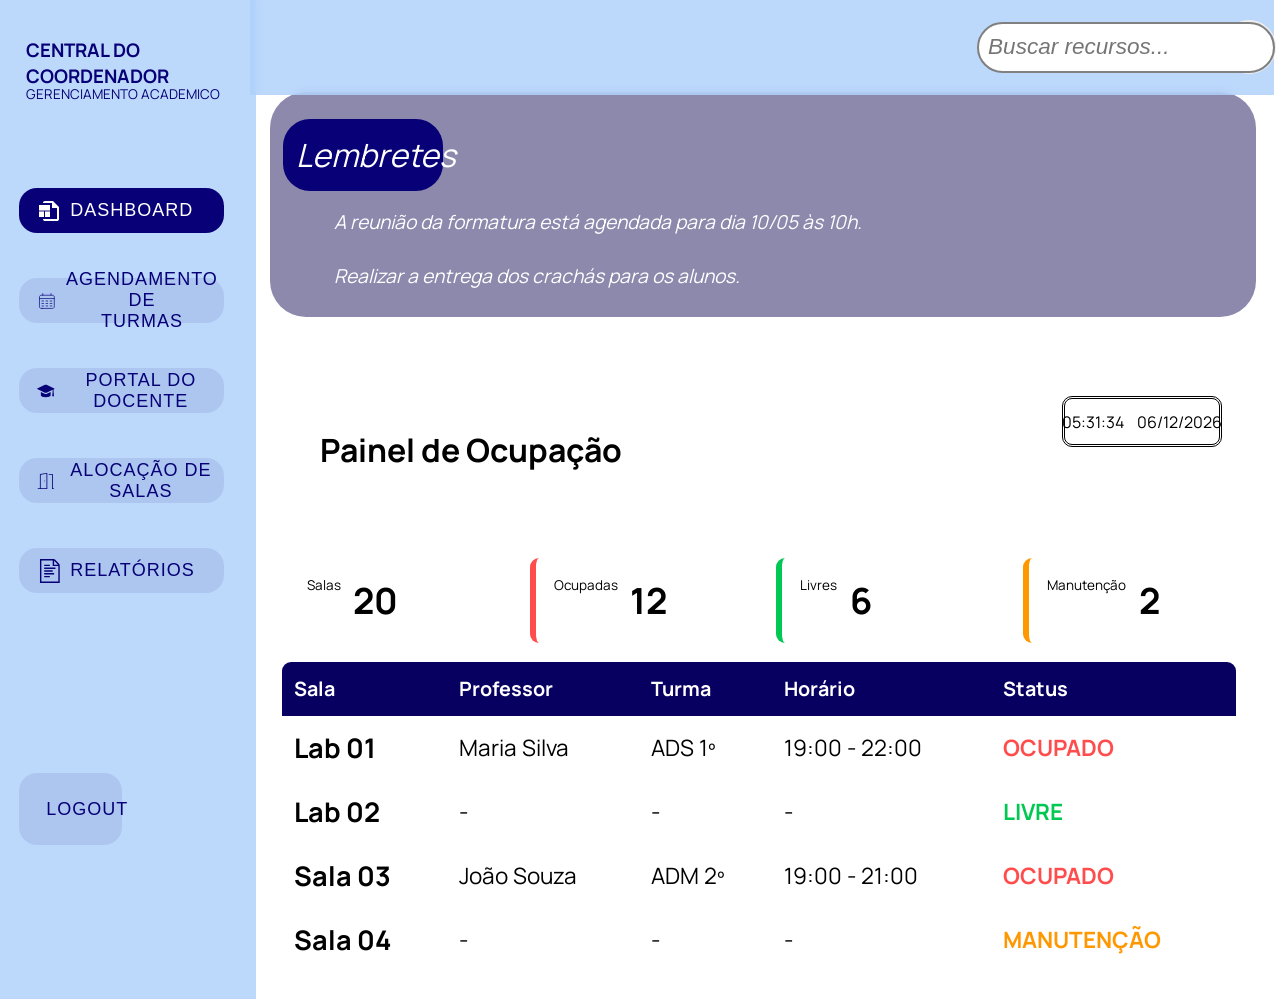
==== coordenador.html @ 2636bbe4 "Sem pastas" ====
<!DOCTYPE html>
<html lang="en">
<head>
    <meta charset="UTF-8">
    <meta name="viewport" content="width=device-width, initial-scale=1.0">
    <title>Central do Coordenador</title>
    <link rel="stylesheet" href="coordenador.css">

    <style>
        body{
            background-image: url('assets/coordenacao.png');
            background-repeat: no-repeat;
            background-attachment: fixed;
            background-size: cover;
            background-position: center;
            }
    </style>

</head>

<body>
<div class="corpo">
    <div class="coluna_menu">
        <div class="perfil">
            <h3>CENTRAL DO <br>COORDENADOR</h3>
            <p style="margin-top: -2.5vh; font-size: 1.5vh;">GERENCIAMENTO ACADEMICO</p>
        </div>

        <button type="button" class="painel">
            <svg fill="#ffffff" width="24px" height="24px" viewBox="0 0 24 24" xmlns="http://www.w3.org/2000/svg" stroke="#ffffff" stroke-width="0.00024000000000000003"><g id="SVGRepo_bgCarrier" stroke-width="0"></g><g id="SVGRepo_tracerCarrier" stroke-linecap="round" stroke-linejoin="round"></g><g id="SVGRepo_iconCarrier"> <path d="M15.991 2H7.97897C7.44774 2 6.93827 2.21071 6.56263 2.58579C6.187 2.96086 5.97596 3.46957 5.97596 4H14.9895V9H19.997V20H5.97596C5.97596 20.5304 6.187 21.0391 6.56263 21.4142C6.93827 21.7893 7.44774 22 7.97897 22H19.997C20.5282 22 21.0377 21.7893 21.4133 21.4142C21.789 21.0391 22 20.5304 22 20V8L15.991 2Z"></path> <path d="M13.0165 12.46H8.00901V18H13.0165V12.46Z"></path> <path d="M13.0165 6H2V11.54H13.0165V6Z"></path> <path d="M7.00751 12.46H2V18H7.00751V12.46Z"></path> </g></svg>
            <span>DASHBOARD</span>
        </button>

        <button type="button" class="agendamento">
            <svg width="24px" height="24px" viewBox="0 0 24 24" fill="none" xmlns="http://www.w3.org/2000/svg" stroke="#080076"><g id="SVGRepo_bgCarrier" stroke-width="0"></g><g id="SVGRepo_tracerCarrier" stroke-linecap="round" stroke-linejoin="round"></g><g id="SVGRepo_iconCarrier"> <path d="M3 9H21M7 3V5M17 3V5M6 12H8M11 12H13M16 12H18M6 15H8M11 15H13M16 15H18M6 18H8M11 18H13M16 18H18M6.2 21H17.8C18.9201 21 19.4802 21 19.908 20.782C20.2843 20.5903 20.5903 20.2843 20.782 19.908C21 19.4802 21 18.9201 21 17.8V8.2C21 7.07989 21 6.51984 20.782 6.09202C20.5903 5.71569 20.2843 5.40973 19.908 5.21799C19.4802 5 18.9201 5 17.8 5H6.2C5.0799 5 4.51984 5 4.09202 5.21799C3.71569 5.40973 3.40973 5.71569 3.21799 6.09202C3 6.51984 3 7.07989 3 8.2V17.8C3 18.9201 3 19.4802 3.21799 19.908C3.40973 20.2843 3.71569 20.5903 4.09202 20.782C4.51984 21 5.07989 21 6.2 21Z" stroke="#080076" stroke-width="0.8399999999999999" stroke-linecap="round"></path> </g></svg>
            <span>AGENDAMENTO DE <br>TURMAS</span>
        </button>

        <button type="button" class="portal">
            <svg height="24px" width="24px" version="1.1" id="_x32_" xmlns="http://www.w3.org/2000/svg" xmlns:xlink="http://www.w3.org/1999/xlink" viewBox="0 0 512.00 512.00" xml:space="preserve" fill="#080076" stroke="#080076" stroke-width="0.00512"><g id="SVGRepo_bgCarrier" stroke-width="0"></g><g id="SVGRepo_tracerCarrier" stroke-linecap="round" stroke-linejoin="round"></g><g id="SVGRepo_iconCarrier"> <style type="text/css"> .st0{fill:#080076;} </style> <g> <path class="st0" d="M505.837,180.418L279.265,76.124c-7.349-3.385-15.177-5.093-23.265-5.093c-8.088,0-15.914,1.708-23.265,5.093 L6.163,180.418C2.418,182.149,0,185.922,0,190.045s2.418,7.896,6.163,9.627l226.572,104.294c7.349,3.385,15.177,5.101,23.265,5.101 c8.088,0,15.916-1.716,23.267-5.101l178.812-82.306v82.881c-7.096,0.8-12.63,6.84-12.63,14.138c0,6.359,4.208,11.864,10.206,13.618 l-12.092,79.791h55.676l-12.09-79.791c5.996-1.754,10.204-7.259,10.204-13.618c0-7.298-5.534-13.338-12.63-14.138v-95.148 l21.116-9.721c3.744-1.731,6.163-5.504,6.163-9.627S509.582,182.149,505.837,180.418z"></path> <path class="st0" d="M256,346.831c-11.246,0-22.143-2.391-32.386-7.104L112.793,288.71v101.638 c0,22.314,67.426,50.621,143.207,50.621c75.782,0,143.209-28.308,143.209-50.621V288.71l-110.827,51.017 C278.145,344.44,267.25,346.831,256,346.831z"></path> </g> </g></svg>
            <span>PORTAL DO DOCENTE</span>
        </button>

        <button type="button" class="salas">
            <svg fill="#080076" width="24px" height="24px" viewBox="0 0 32 32" version="1.1" xmlns="http://www.w3.org/2000/svg"><g id="SVGRepo_bgCarrier" stroke-width="0"></g><g id="SVGRepo_tracerCarrier" stroke-linecap="round" stroke-linejoin="round"></g><g id="SVGRepo_iconCarrier"> <title>door-open</title> <path d="M30 29.25h-1.25v-25.25c-0-0.414-0.336-0.75-0.75-0.75h-6c-0.414 0-0.75 0.336-0.75 0.75s0.336 0.75 0.75 0.75v0h5.25v25.25c0 0.414 0.336 0.75 0.75 0.75h2c0.414 0 0.75-0.336 0.75-0.75s-0.336-0.75-0.75-0.75v0zM17.853 1.26l-11.977 2c-0.357 0.062-0.626 0.37-0.626 0.74 0 0 0 0 0 0v0 25.25h-3.25c-0.414 0-0.75 0.336-0.75 0.75s0.336 0.75 0.75 0.75v0h15.977c0.414-0 0.75-0.336 0.75-0.75v0-28c-0.001-0.414-0.337-0.75-0.751-0.75-0.043 0-0.086 0.004-0.127 0.011l0.004-0.001zM6.75 29.25v-24.615l10.477-1.749v26.364zM13.979 15.3c-0.082-0.030-0.177-0.048-0.276-0.048-0.21 0-0.401 0.079-0.545 0.209l0.001-0.001c-0.136 0.139-0.22 0.33-0.22 0.54s0.084 0.401 0.22 0.54l-0-0c0.145 0.122 0.334 0.197 0.539 0.199h0.001c0.1-0.002 0.197-0.016 0.288-0.042l-0.008 0.002c0.094-0.039 0.173-0.092 0.24-0.159v0c0.136-0.139 0.22-0.33 0.22-0.54s-0.084-0.401-0.22-0.54l0 0c-0.067-0.068-0.147-0.122-0.236-0.158l-0.005-0.002z"></path> </g></svg>
            <span>ALOCAÇÃO DE SALAS</span>
        </button>

        <button type="button" class="relatorios">
            <svg fill="#080076" width="24px" height="24px" viewBox="0 0 1920 1920" xmlns="http://www.w3.org/2000/svg"><g id="SVGRepo_bgCarrier" stroke-width="0"></g><g id="SVGRepo_tracerCarrier" stroke-linecap="round" stroke-linejoin="round"></g><g id="SVGRepo_iconCarrier"> <path d="M1706.235 1807.059H350.941V112.94h903.53v451.765h451.764v1242.353Zm-338.823-1670.74 315.443 315.447h-315.443V136.32Zm402.182 242.487L1440.372 49.58C1408.296 17.62 1365.717 0 1320.542 0H238v1920h1581.175V498.635c0-45.176-17.618-87.755-49.58-119.83ZM576.823 1242.353h790.589v-112.94H576.823v112.94Zm0-451.765h903.53V677.647h-903.53v112.941Zm0 677.647h451.765v-112.941H576.823v112.941Zm0-451.764h677.648V903.53H576.823v112.941Zm0-451.765h451.765V451.765H576.823v112.941Z" fill-rule="evenodd"></path> </g></svg>
            <span>RELATÓRIOS</span>
        </button>

        <button type="button" class="logout" id="logout">
            <svg fill="#080076" width="24px" height="24px" viewBox="0 0 32 32" version="1.1" xmlns="http://www.w3.org/2000/svg"><g id="SVGRepo_bgCarrier" stroke-width="0"></g><g id="SVGRepo_tracerCarrier" stroke-linecap="round" stroke-linejoin="round"></g><g id="SVGRepo_iconCarrier"> <path d="M3.651 16.989h17.326c0.553 0 1-0.448 1-1s-0.447-1-1-1h-17.264l3.617-3.617c0.391-0.39 0.391-1.024 0-1.414s-1.024-0.39-1.414 0l-5.907 6.062 5.907 6.063c0.196 0.195 0.451 0.293 0.707 0.293s0.511-0.098 0.707-0.293c0.391-0.39 0.391-1.023 0-1.414zM29.989 0h-17c-1.105 0-2 0.895-2 2v9h2.013v-7.78c0-0.668 0.542-1.21 1.21-1.21h14.523c0.669 0 1.21 0.542 1.21 1.21l0.032 25.572c0 0.668-0.541 1.21-1.21 1.21h-14.553c-0.668 0-1.21-0.542-1.21-1.21v-7.824l-2.013 0.003v9.030c0 1.105 0.895 2 2 2h16.999c1.105 0 2.001-0.895 2.001-2v-28c-0-1.105-0.896-2-2-2z"></path> </g></svg>
            <span>LOGOUT</span>
        </button>
    </div>

    

    <div class="alerta">
        <div class="alerta-titulo">
            Lembretes
        </div>
        <div class="alerta-texto">
            <p>A reunião da formatura está agendada para dia 10/05 às 10h.<br>
            Realizar a entrega dos crachás para os alunos.</p>
        </div>
    </div>
    <div class="indicadores">

    <div class="topo">
        <h1>Painel de Ocupação</h1>
        <div class="relogio-container">
            <div id="relogio">00:00:00</div>
            <div id="data">Data</div>
    </div>
    </div>

        <div class="resumo">
    <div class="card">
        <span>Salas</span>
        <strong>20</strong>
    </div>

    <div class="card ocupado">
        <span>Ocupadas</span>
        <strong>12</strong>
    </div>

    <div class="card livre">
        <span>Livres</span>
        <strong>6</strong>
    </div>

    <div class="card manutencao">
        <span>Manutenção</span>
        <strong>2</strong>
    </div>
</div>

<div class="tabela-corpo">
<table class="tabela">
    <thead>
        <tr>
            <th>Sala</th>
            <th>Professor</th>
            <th>Turma</th>
            <th>Horário</th>
            <th>Status</th>
        </tr>
    </thead>

    <tbody>
        <tr>
            <td>Lab 01</td>
            <td>Maria Silva</td>
            <td>ADS 1º</td>
            <td>19:00 - 22:00</td>
            <td class="ocupado">OCUPADO</td>
        </tr>

        <tr>
            <td>Lab 02</td>
            <td>-</td>
            <td>-</td>
            <td>-</td>
            <td class="livre">LIVRE</td>
        </tr>

        <tr>
            <td>Sala 03</td>
            <td>João Souza</td>
            <td>ADM 2º</td>
            <td>19:00 - 21:00</td>
            <td class="ocupado">OCUPADO</td>
        </tr>

        <tr>
            <td>Sala 04</td>
            <td>-</td>
            <td>-</td>
            <td>-</td>
            <td class="manutencao">MANUTENÇÃO</td>
        </tr>
    </tbody>
</table>
    </div>

<div class="pesquisa">
        <button type="button" class="avatar">
        </button>

        <button type="button" class="settings">
            <svg width="24px" height="24px" viewBox="0 0 24 24" fill="none" xmlns="http://www.w3.org/2000/svg"><g id="SVGRepo_bgCarrier" stroke-width="0"></g><g id="SVGRepo_tracerCarrier" stroke-linecap="round" stroke-linejoin="round"></g><g id="SVGRepo_iconCarrier"> <path fill-rule="evenodd" clip-rule="evenodd" d="M11.5 1C10.9477 1 10.5 1.44772 10.5 2V3H9.99998C7.23864 3 4.99999 5.23825 4.99999 7.99975V11C4.99999 11.7377 4.76718 12.5722 4.39739 13.4148C4.03165 14.2482 3.55876 15.0294 3.14142 15.6439C2.38188 16.7624 2.85216 18.5301 4.40564 18.8103C5.42144 18.9935 6.85701 19.2115 8.54656 19.3527C8.54454 19.4015 8.54352 19.4506 8.54352 19.5C8.54352 21.433 10.1105 23 12.0435 23C13.9765 23 15.5435 21.433 15.5435 19.5C15.5435 19.4482 15.5424 19.3966 15.5402 19.3453C17.1921 19.204 18.596 18.9903 19.5943 18.8103C21.1478 18.5301 21.6181 16.7624 20.8586 15.6439C20.4412 15.0294 19.9683 14.2482 19.6026 13.4148C19.2328 12.5722 19 11.7377 19 11V7.99975C19 5.23825 16.7613 3 14 3H13.5V2C13.5 1.44772 13.0523 1 12.5 1H11.5ZM12 19.5C12.5113 19.5 13.0122 19.4898 13.4997 19.4715C13.5076 20.2758 12.8541 20.9565 12.0435 20.9565C11.2347 20.9565 10.5803 20.2778 10.5872 19.4747C11.0473 19.491 11.5191 19.5 12 19.5ZM9.99998 5C8.34305 5 6.99999 6.34298 6.99999 7.99975V11C6.99999 12.1234 6.65547 13.2463 6.22878 14.2186C5.79804 15.2 5.25528 16.0911 4.79599 16.7675C4.78578 16.7825 4.78102 16.7969 4.77941 16.8113C4.77797 16.8242 4.77919 16.8362 4.78167 16.8458C6.3644 17.1303 9.00044 17.5 12 17.5C14.9995 17.5 17.6356 17.1303 19.2183 16.8458C19.2208 16.8362 19.222 16.8242 19.2206 16.8113C19.2189 16.7969 19.2142 16.7825 19.204 16.7675C18.7447 16.0911 18.2019 15.2 17.7712 14.2186C17.3445 13.2463 17 12.1234 17 11V7.99975C17 6.34298 15.6569 5 14 5H9.99998Z" fill="#080060"></path> </g></svg>
        </button>

        <button type="button" class="notifications">
            <svg width="24px" height="24px" viewBox="0 0 24.00 24.00" fill="none" xmlns="http://www.w3.org/2000/svg" stroke="#080060" stroke-width="0.00024000000000000003"><g id="SVGRepo_bgCarrier" stroke-width="0"></g><g id="SVGRepo_tracerCarrier" stroke-linecap="round" stroke-linejoin="round"></g><g id="SVGRepo_iconCarrier"> <path fill-rule="evenodd" clip-rule="evenodd" d="M12 8.00002C9.79085 8.00002 7.99999 9.79088 7.99999 12C7.99999 14.2092 9.79085 16 12 16C14.2091 16 16 14.2092 16 12C16 9.79088 14.2091 8.00002 12 8.00002ZM9.99999 12C9.99999 10.8955 10.8954 10 12 10C13.1046 10 14 10.8955 14 12C14 13.1046 13.1046 14 12 14C10.8954 14 9.99999 13.1046 9.99999 12Z" fill="#080060"></path> <path fill-rule="evenodd" clip-rule="evenodd" d="M12 8.00002C9.79085 8.00002 7.99999 9.79088 7.99999 12C7.99999 14.2092 9.79085 16 12 16C14.2091 16 16 14.2092 16 12C16 9.79088 14.2091 8.00002 12 8.00002ZM9.99999 12C9.99999 10.8955 10.8954 10 12 10C13.1046 10 14 10.8955 14 12C14 13.1046 13.1046 14 12 14C10.8954 14 9.99999 13.1046 9.99999 12Z" fill="#080060"></path> <path fill-rule="evenodd" clip-rule="evenodd" d="M10.7673 1.01709C10.9925 0.999829 11.2454 0.99993 11.4516 1.00001L12.5484 1.00001C12.7546 0.99993 13.0075 0.999829 13.2327 1.01709C13.4989 1.03749 13.8678 1.08936 14.2634 1.26937C14.7635 1.49689 15.1915 1.85736 15.5007 2.31147C15.7454 2.67075 15.8592 3.0255 15.9246 3.2843C15.9799 3.50334 16.0228 3.75249 16.0577 3.9557L16.1993 4.77635L16.2021 4.77788C16.2369 4.79712 16.2715 4.81659 16.306 4.8363L16.3086 4.83774L17.2455 4.49865C17.4356 4.42978 17.6693 4.34509 17.8835 4.28543C18.1371 4.2148 18.4954 4.13889 18.9216 4.17026C19.4614 4.20998 19.9803 4.39497 20.4235 4.70563C20.7734 4.95095 21.0029 5.23636 21.1546 5.4515C21.2829 5.63326 21.4103 5.84671 21.514 6.02029L22.0158 6.86003C22.1256 7.04345 22.2594 7.26713 22.3627 7.47527C22.4843 7.7203 22.6328 8.07474 22.6777 8.52067C22.7341 9.08222 22.6311 9.64831 22.3803 10.1539C22.1811 10.5554 21.9171 10.8347 21.7169 11.0212C21.5469 11.1795 21.3428 11.3417 21.1755 11.4746L20.5 12L21.1755 12.5254C21.3428 12.6584 21.5469 12.8205 21.7169 12.9789C21.9171 13.1653 22.1811 13.4446 22.3802 13.8461C22.631 14.3517 22.7341 14.9178 22.6776 15.4794C22.6328 15.9253 22.4842 16.2797 22.3626 16.5248C22.2593 16.7329 22.1255 16.9566 22.0158 17.14L21.5138 17.9799C21.4102 18.1535 21.2828 18.3668 21.1546 18.5485C21.0028 18.7637 20.7734 19.0491 20.4234 19.2944C19.9803 19.6051 19.4613 19.7901 18.9216 19.8298C18.4954 19.8612 18.1371 19.7852 17.8835 19.7146C17.6692 19.6549 17.4355 19.5703 17.2454 19.5014L16.3085 19.1623L16.306 19.1638C16.2715 19.1835 16.2369 19.2029 16.2021 19.2222L16.1993 19.2237L16.0577 20.0443C16.0228 20.2475 15.9799 20.4967 15.9246 20.7157C15.8592 20.9745 15.7454 21.3293 15.5007 21.6886C15.1915 22.1427 14.7635 22.5032 14.2634 22.7307C13.8678 22.9107 13.4989 22.9626 13.2327 22.983C13.0074 23.0002 12.7546 23.0001 12.5484 23H11.4516C11.2454 23.0001 10.9925 23.0002 10.7673 22.983C10.5011 22.9626 10.1322 22.9107 9.73655 22.7307C9.23648 22.5032 8.80849 22.1427 8.49926 21.6886C8.25461 21.3293 8.14077 20.9745 8.07542 20.7157C8.02011 20.4967 7.97723 20.2475 7.94225 20.0443L7.80068 19.2237L7.79791 19.2222C7.7631 19.2029 7.72845 19.1835 7.69396 19.1637L7.69142 19.1623L6.75458 19.5014C6.5645 19.5702 6.33078 19.6549 6.11651 19.7146C5.86288 19.7852 5.50463 19.8611 5.07841 19.8298C4.53866 19.7901 4.01971 19.6051 3.57654 19.2944C3.2266 19.0491 2.99714 18.7637 2.84539 18.5485C2.71718 18.3668 2.58974 18.1534 2.4861 17.9798L1.98418 17.14C1.87447 16.9566 1.74067 16.7329 1.63737 16.5248C1.51575 16.2797 1.36719 15.9253 1.32235 15.4794C1.26588 14.9178 1.36897 14.3517 1.61976 13.8461C1.81892 13.4446 2.08289 13.1653 2.28308 12.9789C2.45312 12.8205 2.65717 12.6584 2.82449 12.5254L3.47844 12.0054V11.9947L2.82445 11.4746C2.65712 11.3417 2.45308 11.1795 2.28304 11.0212C2.08285 10.8347 1.81888 10.5554 1.61972 10.1539C1.36893 9.64832 1.26584 9.08224 1.3223 8.52069C1.36714 8.07476 1.51571 7.72032 1.63732 7.47528C1.74062 7.26715 1.87443 7.04347 1.98414 6.86005L2.48605 6.02026C2.58969 5.84669 2.71714 5.63326 2.84534 5.45151C2.9971 5.23637 3.22655 4.95096 3.5765 4.70565C4.01966 4.39498 4.53862 4.20999 5.07837 4.17027C5.50458 4.1389 5.86284 4.21481 6.11646 4.28544C6.33072 4.34511 6.56444 4.4298 6.75451 4.49867L7.69141 4.83775L7.69394 4.8363C7.72844 4.8166 7.7631 4.79712 7.79791 4.77788L7.80068 4.77635L7.94225 3.95571C7.97723 3.7525 8.02011 3.50334 8.07542 3.2843C8.14077 3.0255 8.25461 2.67075 8.49926 2.31147C8.80849 1.85736 9.23648 1.49689 9.73655 1.26937C10.1322 1.08936 10.5011 1.03749 10.7673 1.01709ZM14.0938 4.3363C14.011 3.85634 13.9696 3.61637 13.8476 3.43717C13.7445 3.2858 13.6019 3.16564 13.4352 3.0898C13.2378 3.00002 12.9943 3.00002 12.5073 3.00002H11.4927C11.0057 3.00002 10.7621 3.00002 10.5648 3.0898C10.3981 3.16564 10.2555 3.2858 10.1524 3.43717C10.0304 3.61637 9.98895 3.85634 9.90615 4.3363L9.75012 5.24064C9.69445 5.56333 9.66662 5.72467 9.60765 5.84869C9.54975 5.97047 9.50241 6.03703 9.40636 6.13166C9.30853 6.22804 9.12753 6.3281 8.76554 6.52822C8.73884 6.54298 8.71227 6.55791 8.68582 6.57302C8.33956 6.77078 8.16643 6.86966 8.03785 6.90314C7.91158 6.93602 7.83293 6.94279 7.70289 6.93196C7.57049 6.92094 7.42216 6.86726 7.12551 6.7599L6.11194 6.39308C5.66271 6.2305 5.43809 6.14921 5.22515 6.16488C5.04524 6.17811 4.87225 6.23978 4.72453 6.34333C4.5497 6.46589 4.42715 6.67094 4.18206 7.08103L3.72269 7.84965C3.46394 8.2826 3.33456 8.49907 3.31227 8.72078C3.29345 8.90796 3.32781 9.09665 3.41141 9.26519C3.51042 9.4648 3.7078 9.62177 4.10256 9.9357L4.82745 10.5122C5.07927 10.7124 5.20518 10.8126 5.28411 10.9199C5.36944 11.036 5.40583 11.1114 5.44354 11.2504C5.47844 11.379 5.47844 11.586 5.47844 12C5.47844 12.414 5.47844 12.621 5.44354 12.7497C5.40582 12.8887 5.36944 12.9641 5.28413 13.0801C5.20518 13.1875 5.07927 13.2876 4.82743 13.4879L4.10261 14.0643C3.70785 14.3783 3.51047 14.5352 3.41145 14.7349C3.32785 14.9034 3.29349 15.0921 3.31231 15.2793C3.33461 15.501 3.46398 15.7174 3.72273 16.1504L4.1821 16.919C4.4272 17.3291 4.54974 17.5342 4.72457 17.6567C4.8723 17.7603 5.04528 17.8219 5.2252 17.8352C5.43813 17.8508 5.66275 17.7695 6.11199 17.607L7.12553 17.2402C7.42216 17.1328 7.5705 17.0791 7.7029 17.0681C7.83294 17.0573 7.91159 17.064 8.03786 17.0969C8.16644 17.1304 8.33956 17.2293 8.68582 17.427C8.71228 17.4421 8.73885 17.4571 8.76554 17.4718C9.12753 17.6719 9.30853 17.772 9.40635 17.8684C9.50241 17.963 9.54975 18.0296 9.60765 18.1514C9.66662 18.2754 9.69445 18.4367 9.75012 18.7594L9.90615 19.6637C9.98895 20.1437 10.0304 20.3837 10.1524 20.5629C10.2555 20.7142 10.3981 20.8344 10.5648 20.9102C10.7621 21 11.0057 21 11.4927 21H12.5073C12.9943 21 13.2378 21 13.4352 20.9102C13.6019 20.8344 13.7445 20.7142 13.8476 20.5629C13.9696 20.3837 14.011 20.1437 14.0938 19.6637L14.2499 18.7594C14.3055 18.4367 14.3334 18.2754 14.3923 18.1514C14.4502 18.0296 14.4976 17.963 14.5936 17.8684C14.6915 17.772 14.8725 17.6719 15.2344 17.4718C15.2611 17.4571 15.2877 17.4421 15.3141 17.427C15.6604 17.2293 15.8335 17.1304 15.9621 17.0969C16.0884 17.064 16.167 17.0573 16.2971 17.0681C16.4295 17.0791 16.5778 17.1328 16.8744 17.2402L17.888 17.607C18.3372 17.7696 18.5619 17.8509 18.7748 17.8352C18.9547 17.8219 19.1277 17.7603 19.2754 17.6567C19.4502 17.5342 19.5728 17.3291 19.8179 16.919L20.2773 16.1504C20.536 15.7175 20.6654 15.501 20.6877 15.2793C20.7065 15.0921 20.6721 14.9034 20.5885 14.7349C20.4895 14.5353 20.2921 14.3783 19.8974 14.0643L19.1726 13.4879C18.9207 13.2876 18.7948 13.1875 18.7159 13.0801C18.6306 12.9641 18.5942 12.8887 18.5564 12.7497C18.5215 12.6211 18.5215 12.414 18.5215 12C18.5215 11.586 18.5215 11.379 18.5564 11.2504C18.5942 11.1114 18.6306 11.036 18.7159 10.9199C18.7948 10.8126 18.9207 10.7124 19.1725 10.5122L19.8974 9.9357C20.2922 9.62176 20.4896 9.46479 20.5886 9.26517C20.6722 9.09664 20.7065 8.90795 20.6877 8.72076C20.6654 8.49906 20.5361 8.28259 20.2773 7.84964L19.8179 7.08102C19.5728 6.67093 19.4503 6.46588 19.2755 6.34332C19.1277 6.23977 18.9548 6.1781 18.7748 6.16486C18.5619 6.14919 18.3373 6.23048 17.888 6.39307L16.8745 6.75989C16.5778 6.86725 16.4295 6.92093 16.2971 6.93195C16.167 6.94278 16.0884 6.93601 15.9621 6.90313C15.8335 6.86965 15.6604 6.77077 15.3142 6.57302C15.2877 6.55791 15.2611 6.54298 15.2345 6.52822C14.8725 6.3281 14.6915 6.22804 14.5936 6.13166C14.4976 6.03703 14.4502 5.97047 14.3923 5.84869C14.3334 5.72467 14.3055 5.56332 14.2499 5.24064L14.0938 4.3363Z" fill="#080060"></path> </g></svg>
        </button>
        
        <input class="pesquisar" placeholder="Buscar recursos..." type="text"/>
                          
    </div>
                
</div>
    <script src="coordenador.js"></script>
</body>
</html>
---- coordenador.css ----
@import url('https://fonts.googleapis.com/css2?family=Manrope:wght@200..800&display=swap');

body{
    font-family: "Manrope", sans-serif;
}


.coluna_menu{
    height: 130vh;
    width: 20vw;
    background-color: rgba(171, 206, 250, 0.788);
    position: absolute;
    top: 0vh;
    left: 0vw;
    position: fixed;
    backdrop-filter: blur(5px);
}

.pesquisa{
    height: 12.5vh;
    width: 80vw;
    background-color: rgba(171, 206, 250, 0.788);
    margin: -2vh;
    display: flex;
    align-items: center;
    position: absolute;
    top: 0vh;
    left: 20.9vw;
    position: fixed;
    backdrop-filter: blur(5px);
}

.perfil{
    position: relative;
    top:2vh;
    left: 2vw;
    color: #080076;
}

.painel{
    border: none;
    outline: none;
    cursor: pointer;
    color: white;
    padding-left: 2vh;
    font-weight: 500;
    background-color: #080076;
    height: 5vh;
    width: 16vw;
    display: flex;
    align-items: center;
    position: relative;
    left: 1.5vw;
    top:10vh;
    border-radius: 2vh;
    font-size: 2vh;
    letter-spacing: 1px;
    gap:1vh
    
}

.agendamento{
    border: none;
    outline: none;
    cursor: pointer;
    color:#080076;
    padding-left: 2vh;
    font-weight: 500;
    background-color: #08007615;
    height: 5vh;
    width: 16vw;
    display: flex;
    align-items: center;
    position: relative;
    left: 1.5vw;
    top:15vh;
    border-radius: 2vh;
    font-size: 2vh;
    letter-spacing: 1px;
    gap:1vh
}

.portal{
    border: none;
    outline: none;
    cursor: pointer;
    color:#080076;
    padding-left: 2vh;
    font-weight: 500;
    background-color: #08007615;
    height: 5vh;
    width: 16vw;
    display: flex;
    align-items: center;
    position: relative;
    left: 1.5vw;
    top:20vh;
    border-radius: 2vh;
    font-size: 2vh;
    letter-spacing: 1px;
    gap:1vh
}

.salas{
    border: none;
    outline: none;
    cursor: pointer;
    color:#080076;
    padding-left: 2vh;
    font-weight: 500;
    background-color: #08007615;
    height: 5vh;
    width: 16vw;
    display: flex;
    align-items: center;
    position: relative;
    left: 1.5vw;
    top:25vh;
    border-radius: 2vh;
    font-size: 2vh;
    letter-spacing: 1px;
    gap:1vh
}

.relatorios{
    border: none;
    outline: none;
    cursor: pointer;
    color:#080076;
    padding-left: 2vh;
    font-weight: 500;
    background-color: #08007615;
    height: 5vh;
    width: 16vw;
    display: flex;
    align-items: center;
    position: relative;
    left: 1.5vw;
    top:30vh;
    border-radius: 2vh;
    font-size: 2vh;
    letter-spacing: 1px;
    gap:1vh
}

.logout{
    border: none;
    outline: none;
    cursor: pointer;
    color:#080076;
    padding-left: 2vh;
    font-weight: 500;
    background-color: #08007615;
    height: 8vh;
    width: 8vw;
    display: flex;
    align-items: center;
    position: relative;
    left: 1.5vw;
    top:50vh;
    border-radius: 2vh;
    font-size: 2vh;
    letter-spacing: 1px;
    gap:1vh
}

.avatar{
    border: none;
    outline: none;
    cursor: pointer;
    background-image: url(assets/avatar.png);
    background-position: center;
    background-size: cover;
    position: relative;
    display: flex;
    top: 1vh;
    left: 76vw;
    height: 6vh;
    width: 6vh;
    border-radius: 3vw;
}

.pesquisar{
    height: 5vh;
    max-width:36vh;
    padding-left: 1vh;
    border-color: gray;
    border-style: solid;
    background-color: rgb(255, 255, 255);
    border-radius: 3vh;
    display: flex;
    align-items: center;
    font-size: 2.5vh;
    font-style: italic;
    order:2;
    position: relative;
    top:1vh;
    left: 47vw;
}

 .settings{
    background-color: transparent;
    border: none;
    outline: none;
    cursor: pointer;
    display: flex;
    align-items: center;
    font-size: 2.5vh;
    font-style: italic;
    order:2;
    position: relative;
    top:1vh;
    left:66.5vw;
}

.notifications{
    background-color: transparent;
    border: none;
    outline: none;
    cursor: pointer;
    display: flex;
    align-items: center;
    font-size: 2.5vh;
    font-style: italic;
    order:2;
    position: relative;
    top:1vh;
    left:67vw; 
}

.alerta{
    background-color: #28236688;
    border-radius: 4vh;
    position: relative;
    top: 9.3vh;
    left: 20.5vw;
    height: 25vh;
    width: 77vw;
}

.alerta-titulo{
    color: white;
    background-color: #080076;
    border-radius: 3vh;
    position: relative;
    font-size: xx-large;
    font-style: italic;
    padding-left: 1vw;
    top: 3vh;
    left: 1vw;
    height: 8vh;
    width: 11.5vw;
    display: flex;
    justify-content: start;
    align-items: center;
}

.alerta-texto{
    color: white;
    background-color: transparent;
    border-radius: 3vh;
    position: relative;
    font-size: larger;
    font-style: italic;
    line-height: 6vh;
    top: 7vh;
    left: 5vw;
    height: 5vh;
    width: fit-content;
    display: flex;
    justify-content: start;
    align-items: center;
}


.indicadores{
    display: flex;
    justify-content: start;
    align-items: center;
    height: auto;
    width: 76.8vw;
    position: absolute;
    top:38vh;
    left: 21vw;
}

.topo {
    display: flex;
    justify-content: start;
    align-items: center;
    position: absolute;
    height: 20vh;
    width: 71.7vw;
    top: 2vh;
    left: 1vw;
    padding-left:3vw ;
    background: white;
    border-radius: 1vh;
}

/* RESUMO */
.resumo{
    position: absolute;
    display: flex;
    justify-content: space-around;
    top:24vh;
    width:74.7vw;
    left: 2.2vh;
    gap:2vw;
    display: flex;
    
}

.card{
    flex: 1;
    display: flex;
    background: white;
    padding: 2vh;
    gap: 1vw;
    border-radius: 1vh;
}

.card span{
    font-size: 1.5vh;
}

.card strong{
    font-size: 4vh;
}

/* STATUS BARRA */
.card.ocupado{ border-left: 0.5vw solid #ff4d4d; }
.card.livre{ border-left: 0.5vw solid #00c853; }
.card.manutencao{ border-left: 0.5vw solid #ff9800; }

.tabela-corpo{
    position: absolute;
    top:32.5vh;
    left: 1vw;
    width: auto;
    height: auto;
}

/* TABELA */
.tabela{
    padding: 2vh;
    width: 74.6vw;
    margin: 3vh auto;
    border-collapse: collapse;
    background: rgb(255, 255, 255);
    border-radius: 1vh;
    overflow: hidden;
}

.tabela thead{
    background: #080060;
}

.tabela th{
    padding: 1.5vh 1vw;
    color: white;
    font-size: 2.2vh; /* maior para TV */
    text-align: left;
}

.tabela td{
    padding: 1.5vh 1vw;
    font-size: 2.5vh; /* leitura à distância */
}

/* destaque sala */
.tabela td:first-child{
    font-size: 3vh;
    font-weight: bold;
}

/* STATUS */
td.ocupado{
    color: #ff4d4d;
    font-weight: bold;
}

td.livre{
    color: #00c853;
    font-weight: bold;
}

td.manutencao{
    color: #ff9800;
    font-weight: bold;
}

.relogio-container{
    background-color: #ffffff;
    padding-left: 1vw;
    padding-right: 1vw;
    display: flex;
    justify-content: center;
    align-items: center;
    gap: 1vw;
    height: 5vh;
    width: 10vw;
    border-radius: 10px;
    border-style: double;
    position: absolute;
    top:4vh;
    left: 61vw;
}
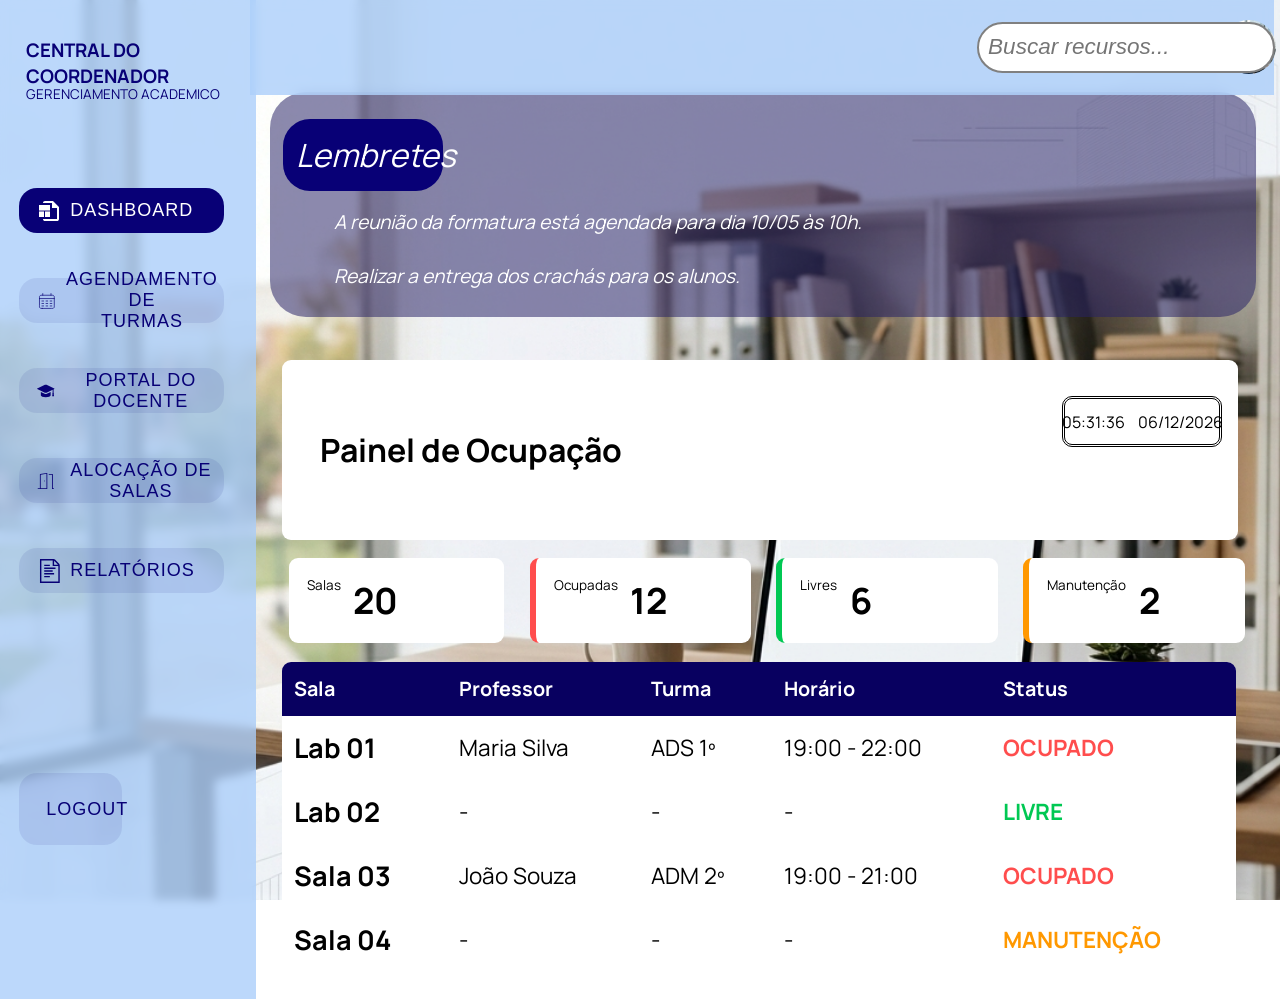
==== commit f9dec082: "Att_coord" ====
--- a/coordenador.html
+++ b/coordenador.html
@@ -8,7 +8,7 @@
 
     <style>
         body{
-            background-image: url('assets/coordenacao.png');
+            background-image: url(coordenacao.png);
             background-repeat: no-repeat;
             background-attachment: fixed;
             background-size: cover;
--- a/coordenador.css
+++ b/coordenador.css
@@ -168,7 +168,7 @@
     border: none;
     outline: none;
     cursor: pointer;
-    background-image: url(assets/avatar.png);
+    background-image: url(avatar.png);
     background-position: center;
     background-size: cover;
     position: relative;
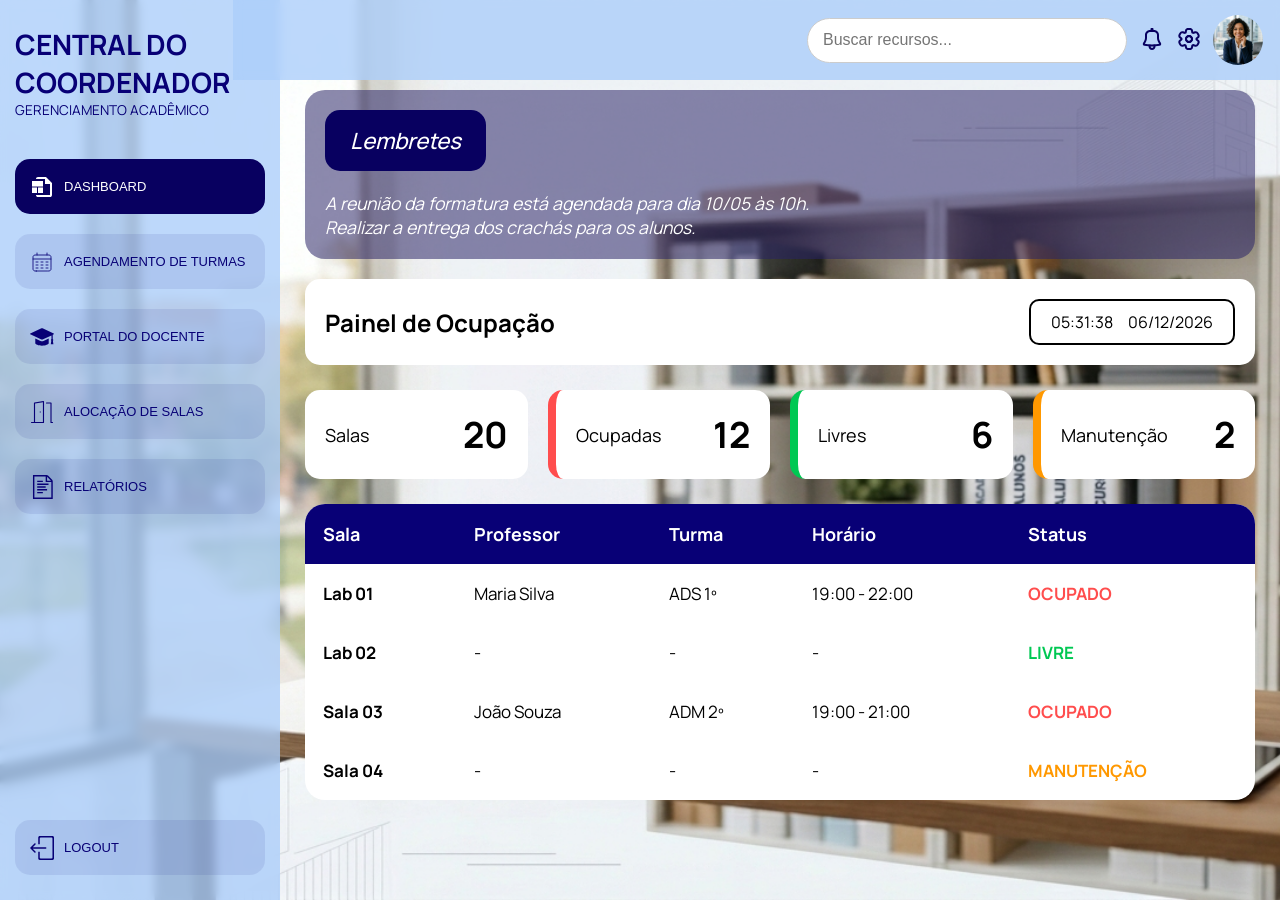
==== commit 60254050: "docente e secretaria" ====
--- a/coordenador.html
+++ b/coordenador.html
@@ -1,173 +1,203 @@
 <!DOCTYPE html>
-<html lang="en">
+<html lang="pt-BR">
 <head>
     <meta charset="UTF-8">
     <meta name="viewport" content="width=device-width, initial-scale=1.0">
     <title>Central do Coordenador</title>
     <link rel="stylesheet" href="coordenador.css">
-
-    <style>
-        body{
-            background-image: url(coordenacao.png);
-            background-repeat: no-repeat;
-            background-attachment: fixed;
-            background-size: cover;
-            background-position: center;
-            }
-    </style>
-
 </head>
 
 <body>
-<div class="corpo">
-    <div class="coluna_menu">
+
+<div class="layout">
+        <div class="pesquisa">
+
+            <input
+                class="pesquisar"
+                placeholder="Buscar recursos..."
+                type="text">
+
+            <button class="settings">
+                <svg width="24px" height="24px" viewBox="0 0 24 24" fill="none" xmlns="http://www.w3.org/2000/svg"><g id="SVGRepo_bgCarrier" stroke-width="0"></g><g id="SVGRepo_tracerCarrier" stroke-linecap="round" stroke-linejoin="round"></g><g id="SVGRepo_iconCarrier"> <path fill-rule="evenodd" clip-rule="evenodd" d="M11.5 1C10.9477 1 10.5 1.44772 10.5 2V3H9.99998C7.23864 3 4.99999 5.23825 4.99999 7.99975V11C4.99999 11.7377 4.76718 12.5722 4.39739 13.4148C4.03165 14.2482 3.55876 15.0294 3.14142 15.6439C2.38188 16.7624 2.85216 18.5301 4.40564 18.8103C5.42144 18.9935 6.85701 19.2115 8.54656 19.3527C8.54454 19.4015 8.54352 19.4506 8.54352 19.5C8.54352 21.433 10.1105 23 12.0435 23C13.9765 23 15.5435 21.433 15.5435 19.5C15.5435 19.4482 15.5424 19.3966 15.5402 19.3453C17.1921 19.204 18.596 18.9903 19.5943 18.8103C21.1478 18.5301 21.6181 16.7624 20.8586 15.6439C20.4412 15.0294 19.9683 14.2482 19.6026 13.4148C19.2328 12.5722 19 11.7377 19 11V7.99975C19 5.23825 16.7613 3 14 3H13.5V2C13.5 1.44772 13.0523 1 12.5 1H11.5ZM12 19.5C12.5113 19.5 13.0122 19.4898 13.4997 19.4715C13.5076 20.2758 12.8541 20.9565 12.0435 20.9565C11.2347 20.9565 10.5803 20.2778 10.5872 19.4747C11.0473 19.491 11.5191 19.5 12 19.5ZM9.99998 5C8.34305 5 6.99999 6.34298 6.99999 7.99975V11C6.99999 12.1234 6.65547 13.2463 6.22878 14.2186C5.79804 15.2 5.25528 16.0911 4.79599 16.7675C4.78578 16.7825 4.78102 16.7969 4.77941 16.8113C4.77797 16.8242 4.77919 16.8362 4.78167 16.8458C6.3644 17.1303 9.00044 17.5 12 17.5C14.9995 17.5 17.6356 17.1303 19.2183 16.8458C19.2208 16.8362 19.222 16.8242 19.2206 16.8113C19.2189 16.7969 19.2142 16.7825 19.204 16.7675C18.7447 16.0911 18.2019 15.2 17.7712 14.2186C17.3445 13.2463 17 12.1234 17 11V7.99975C17 6.34298 15.6569 5 14 5H9.99998Z" fill="#080060"></path> </g></svg>
+            </button>
+
+            <button class="notifications">
+                <svg width="24px" height="24px" viewBox="0 0 24.00 24.00" fill="none" xmlns="http://www.w3.org/2000/svg" stroke="#080060" stroke-width="0.00024000000000000003"><g id="SVGRepo_bgCarrier" stroke-width="0"></g><g id="SVGRepo_tracerCarrier" stroke-linecap="round" stroke-linejoin="round"></g><g id="SVGRepo_iconCarrier"> <path fill-rule="evenodd" clip-rule="evenodd" d="M12 8.00002C9.79085 8.00002 7.99999 9.79088 7.99999 12C7.99999 14.2092 9.79085 16 12 16C14.2091 16 16 14.2092 16 12C16 9.79088 14.2091 8.00002 12 8.00002ZM9.99999 12C9.99999 10.8955 10.8954 10 12 10C13.1046 10 14 10.8955 14 12C14 13.1046 13.1046 14 12 14C10.8954 14 9.99999 13.1046 9.99999 12Z" fill="#080060"></path> <path fill-rule="evenodd" clip-rule="evenodd" d="M12 8.00002C9.79085 8.00002 7.99999 9.79088 7.99999 12C7.99999 14.2092 9.79085 16 12 16C14.2091 16 16 14.2092 16 12C16 9.79088 14.2091 8.00002 12 8.00002ZM9.99999 12C9.99999 10.8955 10.8954 10 12 10C13.1046 10 14 10.8955 14 12C14 13.1046 13.1046 14 12 14C10.8954 14 9.99999 13.1046 9.99999 12Z" fill="#080060"></path> <path fill-rule="evenodd" clip-rule="evenodd" d="M10.7673 1.01709C10.9925 0.999829 11.2454 0.99993 11.4516 1.00001L12.5484 1.00001C12.7546 0.99993 13.0075 0.999829 13.2327 1.01709C13.4989 1.03749 13.8678 1.08936 14.2634 1.26937C14.7635 1.49689 15.1915 1.85736 15.5007 2.31147C15.7454 2.67075 15.8592 3.0255 15.9246 3.2843C15.9799 3.50334 16.0228 3.75249 16.0577 3.9557L16.1993 4.77635L16.2021 4.77788C16.2369 4.79712 16.2715 4.81659 16.306 4.8363L16.3086 4.83774L17.2455 4.49865C17.4356 4.42978 17.6693 4.34509 17.8835 4.28543C18.1371 4.2148 18.4954 4.13889 18.9216 4.17026C19.4614 4.20998 19.9803 4.39497 20.4235 4.70563C20.7734 4.95095 21.0029 5.23636 21.1546 5.4515C21.2829 5.63326 21.4103 5.84671 21.514 6.02029L22.0158 6.86003C22.1256 7.04345 22.2594 7.26713 22.3627 7.47527C22.4843 7.7203 22.6328 8.07474 22.6777 8.52067C22.7341 9.08222 22.6311 9.64831 22.3803 10.1539C22.1811 10.5554 21.9171 10.8347 21.7169 11.0212C21.5469 11.1795 21.3428 11.3417 21.1755 11.4746L20.5 12L21.1755 12.5254C21.3428 12.6584 21.5469 12.8205 21.7169 12.9789C21.9171 13.1653 22.1811 13.4446 22.3802 13.8461C22.631 14.3517 22.7341 14.9178 22.6776 15.4794C22.6328 15.9253 22.4842 16.2797 22.3626 16.5248C22.2593 16.7329 22.1255 16.9566 22.0158 17.14L21.5138 17.9799C21.4102 18.1535 21.2828 18.3668 21.1546 18.5485C21.0028 18.7637 20.7734 19.0491 20.4234 19.2944C19.9803 19.6051 19.4613 19.7901 18.9216 19.8298C18.4954 19.8612 18.1371 19.7852 17.8835 19.7146C17.6692 19.6549 17.4355 19.5703 17.2454 19.5014L16.3085 19.1623L16.306 19.1638C16.2715 19.1835 16.2369 19.2029 16.2021 19.2222L16.1993 19.2237L16.0577 20.0443C16.0228 20.2475 15.9799 20.4967 15.9246 20.7157C15.8592 20.9745 15.7454 21.3293 15.5007 21.6886C15.1915 22.1427 14.7635 22.5032 14.2634 22.7307C13.8678 22.9107 13.4989 22.9626 13.2327 22.983C13.0074 23.0002 12.7546 23.0001 12.5484 23H11.4516C11.2454 23.0001 10.9925 23.0002 10.7673 22.983C10.5011 22.9626 10.1322 22.9107 9.73655 22.7307C9.23648 22.5032 8.80849 22.1427 8.49926 21.6886C8.25461 21.3293 8.14077 20.9745 8.07542 20.7157C8.02011 20.4967 7.97723 20.2475 7.94225 20.0443L7.80068 19.2237L7.79791 19.2222C7.7631 19.2029 7.72845 19.1835 7.69396 19.1637L7.69142 19.1623L6.75458 19.5014C6.5645 19.5702 6.33078 19.6549 6.11651 19.7146C5.86288 19.7852 5.50463 19.8611 5.07841 19.8298C4.53866 19.7901 4.01971 19.6051 3.57654 19.2944C3.2266 19.0491 2.99714 18.7637 2.84539 18.5485C2.71718 18.3668 2.58974 18.1534 2.4861 17.9798L1.98418 17.14C1.87447 16.9566 1.74067 16.7329 1.63737 16.5248C1.51575 16.2797 1.36719 15.9253 1.32235 15.4794C1.26588 14.9178 1.36897 14.3517 1.61976 13.8461C1.81892 13.4446 2.08289 13.1653 2.28308 12.9789C2.45312 12.8205 2.65717 12.6584 2.82449 12.5254L3.47844 12.0054V11.9947L2.82445 11.4746C2.65712 11.3417 2.45308 11.1795 2.28304 11.0212C2.08285 10.8347 1.81888 10.5554 1.61972 10.1539C1.36893 9.64832 1.26584 9.08224 1.3223 8.52069C1.36714 8.07476 1.51571 7.72032 1.63732 7.47528C1.74062 7.26715 1.87443 7.04347 1.98414 6.86005L2.48605 6.02026C2.58969 5.84669 2.71714 5.63326 2.84534 5.45151C2.9971 5.23637 3.22655 4.95096 3.5765 4.70565C4.01966 4.39498 4.53862 4.20999 5.07837 4.17027C5.50458 4.1389 5.86284 4.21481 6.11646 4.28544C6.33072 4.34511 6.56444 4.4298 6.75451 4.49867L7.69141 4.83775L7.69394 4.8363C7.72844 4.8166 7.7631 4.79712 7.79791 4.77788L7.80068 4.77635L7.94225 3.95571C7.97723 3.7525 8.02011 3.50334 8.07542 3.2843C8.14077 3.0255 8.25461 2.67075 8.49926 2.31147C8.80849 1.85736 9.23648 1.49689 9.73655 1.26937C10.1322 1.08936 10.5011 1.03749 10.7673 1.01709ZM14.0938 4.3363C14.011 3.85634 13.9696 3.61637 13.8476 3.43717C13.7445 3.2858 13.6019 3.16564 13.4352 3.0898C13.2378 3.00002 12.9943 3.00002 12.5073 3.00002H11.4927C11.0057 3.00002 10.7621 3.00002 10.5648 3.0898C10.3981 3.16564 10.2555 3.2858 10.1524 3.43717C10.0304 3.61637 9.98895 3.85634 9.90615 4.3363L9.75012 5.24064C9.69445 5.56333 9.66662 5.72467 9.60765 5.84869C9.54975 5.97047 9.50241 6.03703 9.40636 6.13166C9.30853 6.22804 9.12753 6.3281 8.76554 6.52822C8.73884 6.54298 8.71227 6.55791 8.68582 6.57302C8.33956 6.77078 8.16643 6.86966 8.03785 6.90314C7.91158 6.93602 7.83293 6.94279 7.70289 6.93196C7.57049 6.92094 7.42216 6.86726 7.12551 6.7599L6.11194 6.39308C5.66271 6.2305 5.43809 6.14921 5.22515 6.16488C5.04524 6.17811 4.87225 6.23978 4.72453 6.34333C4.5497 6.46589 4.42715 6.67094 4.18206 7.08103L3.72269 7.84965C3.46394 8.2826 3.33456 8.49907 3.31227 8.72078C3.29345 8.90796 3.32781 9.09665 3.41141 9.26519C3.51042 9.4648 3.7078 9.62177 4.10256 9.9357L4.82745 10.5122C5.07927 10.7124 5.20518 10.8126 5.28411 10.9199C5.36944 11.036 5.40583 11.1114 5.44354 11.2504C5.47844 11.379 5.47844 11.586 5.47844 12C5.47844 12.414 5.47844 12.621 5.44354 12.7497C5.40582 12.8887 5.36944 12.9641 5.28413 13.0801C5.20518 13.1875 5.07927 13.2876 4.82743 13.4879L4.10261 14.0643C3.70785 14.3783 3.51047 14.5352 3.41145 14.7349C3.32785 14.9034 3.29349 15.0921 3.31231 15.2793C3.33461 15.501 3.46398 15.7174 3.72273 16.1504L4.1821 16.919C4.4272 17.3291 4.54974 17.5342 4.72457 17.6567C4.8723 17.7603 5.04528 17.8219 5.2252 17.8352C5.43813 17.8508 5.66275 17.7695 6.11199 17.607L7.12553 17.2402C7.42216 17.1328 7.5705 17.0791 7.7029 17.0681C7.83294 17.0573 7.91159 17.064 8.03786 17.0969C8.16644 17.1304 8.33956 17.2293 8.68582 17.427C8.71228 17.4421 8.73885 17.4571 8.76554 17.4718C9.12753 17.6719 9.30853 17.772 9.40635 17.8684C9.50241 17.963 9.54975 18.0296 9.60765 18.1514C9.66662 18.2754 9.69445 18.4367 9.75012 18.7594L9.90615 19.6637C9.98895 20.1437 10.0304 20.3837 10.1524 20.5629C10.2555 20.7142 10.3981 20.8344 10.5648 20.9102C10.7621 21 11.0057 21 11.4927 21H12.5073C12.9943 21 13.2378 21 13.4352 20.9102C13.6019 20.8344 13.7445 20.7142 13.8476 20.5629C13.9696 20.3837 14.011 20.1437 14.0938 19.6637L14.2499 18.7594C14.3055 18.4367 14.3334 18.2754 14.3923 18.1514C14.4502 18.0296 14.4976 17.963 14.5936 17.8684C14.6915 17.772 14.8725 17.6719 15.2344 17.4718C15.2611 17.4571 15.2877 17.4421 15.3141 17.427C15.6604 17.2293 15.8335 17.1304 15.9621 17.0969C16.0884 17.064 16.167 17.0573 16.2971 17.0681C16.4295 17.0791 16.5778 17.1328 16.8744 17.2402L17.888 17.607C18.3372 17.7696 18.5619 17.8509 18.7748 17.8352C18.9547 17.8219 19.1277 17.7603 19.2754 17.6567C19.4502 17.5342 19.5728 17.3291 19.8179 16.919L20.2773 16.1504C20.536 15.7175 20.6654 15.501 20.6877 15.2793C20.7065 15.0921 20.6721 14.9034 20.5885 14.7349C20.4895 14.5353 20.2921 14.3783 19.8974 14.0643L19.1726 13.4879C18.9207 13.2876 18.7948 13.1875 18.7159 13.0801C18.6306 12.9641 18.5942 12.8887 18.5564 12.7497C18.5215 12.6211 18.5215 12.414 18.5215 12C18.5215 11.586 18.5215 11.379 18.5564 11.2504C18.5942 11.1114 18.6306 11.036 18.7159 10.9199C18.7948 10.8126 18.9207 10.7124 19.1725 10.5122L19.8974 9.9357C20.2922 9.62176 20.4896 9.46479 20.5886 9.26517C20.6722 9.09664 20.7065 8.90795 20.6877 8.72076C20.6654 8.49906 20.5361 8.28259 20.2773 7.84964L19.8179 7.08102C19.5728 6.67093 19.4503 6.46588 19.2755 6.34332C19.1277 6.23977 18.9548 6.1781 18.7748 6.16486C18.5619 6.14919 18.3373 6.23048 17.888 6.39307L16.8745 6.75989C16.5778 6.86725 16.4295 6.92093 16.2971 6.93195C16.167 6.94278 16.0884 6.93601 15.9621 6.90313C15.8335 6.86965 15.6604 6.77077 15.3142 6.57302C15.2877 6.55791 15.2611 6.54298 15.2345 6.52822C14.8725 6.3281 14.6915 6.22804 14.5936 6.13166C14.4976 6.03703 14.4502 5.97047 14.3923 5.84869C14.3334 5.72467 14.3055 5.56332 14.2499 5.24064L14.0938 4.3363Z" fill="#080060"></path> </g></svg>
+            </button>
+
+            <button class="avatar"></button>
+
+        </div>
+
+
+    <!-- MENU LATERAL -->
+    <aside class="coluna_menu">
+
         <div class="perfil">
-            <h3>CENTRAL DO <br>COORDENADOR</h3>
-            <p style="margin-top: -2.5vh; font-size: 1.5vh;">GERENCIAMENTO ACADEMICO</p>
+            <h3>CENTRAL DO<br>COORDENADOR</h3>
+            <p>GERENCIAMENTO ACADÊMICO</p>
         </div>
 
-        <button type="button" class="painel">
-            <svg fill="#ffffff" width="24px" height="24px" viewBox="0 0 24 24" xmlns="http://www.w3.org/2000/svg" stroke="#ffffff" stroke-width="0.00024000000000000003"><g id="SVGRepo_bgCarrier" stroke-width="0"></g><g id="SVGRepo_tracerCarrier" stroke-linecap="round" stroke-linejoin="round"></g><g id="SVGRepo_iconCarrier"> <path d="M15.991 2H7.97897C7.44774 2 6.93827 2.21071 6.56263 2.58579C6.187 2.96086 5.97596 3.46957 5.97596 4H14.9895V9H19.997V20H5.97596C5.97596 20.5304 6.187 21.0391 6.56263 21.4142C6.93827 21.7893 7.44774 22 7.97897 22H19.997C20.5282 22 21.0377 21.7893 21.4133 21.4142C21.789 21.0391 22 20.5304 22 20V8L15.991 2Z"></path> <path d="M13.0165 12.46H8.00901V18H13.0165V12.46Z"></path> <path d="M13.0165 6H2V11.54H13.0165V6Z"></path> <path d="M7.00751 12.46H2V18H7.00751V12.46Z"></path> </g></svg>
-            <span>DASHBOARD</span>
-        </button>
-
-        <button type="button" class="agendamento">
-            <svg width="24px" height="24px" viewBox="0 0 24 24" fill="none" xmlns="http://www.w3.org/2000/svg" stroke="#080076"><g id="SVGRepo_bgCarrier" stroke-width="0"></g><g id="SVGRepo_tracerCarrier" stroke-linecap="round" stroke-linejoin="round"></g><g id="SVGRepo_iconCarrier"> <path d="M3 9H21M7 3V5M17 3V5M6 12H8M11 12H13M16 12H18M6 15H8M11 15H13M16 15H18M6 18H8M11 18H13M16 18H18M6.2 21H17.8C18.9201 21 19.4802 21 19.908 20.782C20.2843 20.5903 20.5903 20.2843 20.782 19.908C21 19.4802 21 18.9201 21 17.8V8.2C21 7.07989 21 6.51984 20.782 6.09202C20.5903 5.71569 20.2843 5.40973 19.908 5.21799C19.4802 5 18.9201 5 17.8 5H6.2C5.0799 5 4.51984 5 4.09202 5.21799C3.71569 5.40973 3.40973 5.71569 3.21799 6.09202C3 6.51984 3 7.07989 3 8.2V17.8C3 18.9201 3 19.4802 3.21799 19.908C3.40973 20.2843 3.71569 20.5903 4.09202 20.782C4.51984 21 5.07989 21 6.2 21Z" stroke="#080076" stroke-width="0.8399999999999999" stroke-linecap="round"></path> </g></svg>
-            <span>AGENDAMENTO DE <br>TURMAS</span>
-        </button>
-
-        <button type="button" class="portal">
-            <svg height="24px" width="24px" version="1.1" id="_x32_" xmlns="http://www.w3.org/2000/svg" xmlns:xlink="http://www.w3.org/1999/xlink" viewBox="0 0 512.00 512.00" xml:space="preserve" fill="#080076" stroke="#080076" stroke-width="0.00512"><g id="SVGRepo_bgCarrier" stroke-width="0"></g><g id="SVGRepo_tracerCarrier" stroke-linecap="round" stroke-linejoin="round"></g><g id="SVGRepo_iconCarrier"> <style type="text/css"> .st0{fill:#080076;} </style> <g> <path class="st0" d="M505.837,180.418L279.265,76.124c-7.349-3.385-15.177-5.093-23.265-5.093c-8.088,0-15.914,1.708-23.265,5.093 L6.163,180.418C2.418,182.149,0,185.922,0,190.045s2.418,7.896,6.163,9.627l226.572,104.294c7.349,3.385,15.177,5.101,23.265,5.101 c8.088,0,15.916-1.716,23.267-5.101l178.812-82.306v82.881c-7.096,0.8-12.63,6.84-12.63,14.138c0,6.359,4.208,11.864,10.206,13.618 l-12.092,79.791h55.676l-12.09-79.791c5.996-1.754,10.204-7.259,10.204-13.618c0-7.298-5.534-13.338-12.63-14.138v-95.148 l21.116-9.721c3.744-1.731,6.163-5.504,6.163-9.627S509.582,182.149,505.837,180.418z"></path> <path class="st0" d="M256,346.831c-11.246,0-22.143-2.391-32.386-7.104L112.793,288.71v101.638 c0,22.314,67.426,50.621,143.207,50.621c75.782,0,143.209-28.308,143.209-50.621V288.71l-110.827,51.017 C278.145,344.44,267.25,346.831,256,346.831z"></path> </g> </g></svg>
-            <span>PORTAL DO DOCENTE</span>
-        </button>
-
-        <button type="button" class="salas">
-            <svg fill="#080076" width="24px" height="24px" viewBox="0 0 32 32" version="1.1" xmlns="http://www.w3.org/2000/svg"><g id="SVGRepo_bgCarrier" stroke-width="0"></g><g id="SVGRepo_tracerCarrier" stroke-linecap="round" stroke-linejoin="round"></g><g id="SVGRepo_iconCarrier"> <title>door-open</title> <path d="M30 29.25h-1.25v-25.25c-0-0.414-0.336-0.75-0.75-0.75h-6c-0.414 0-0.75 0.336-0.75 0.75s0.336 0.75 0.75 0.75v0h5.25v25.25c0 0.414 0.336 0.75 0.75 0.75h2c0.414 0 0.75-0.336 0.75-0.75s-0.336-0.75-0.75-0.75v0zM17.853 1.26l-11.977 2c-0.357 0.062-0.626 0.37-0.626 0.74 0 0 0 0 0 0v0 25.25h-3.25c-0.414 0-0.75 0.336-0.75 0.75s0.336 0.75 0.75 0.75v0h15.977c0.414-0 0.75-0.336 0.75-0.75v0-28c-0.001-0.414-0.337-0.75-0.751-0.75-0.043 0-0.086 0.004-0.127 0.011l0.004-0.001zM6.75 29.25v-24.615l10.477-1.749v26.364zM13.979 15.3c-0.082-0.030-0.177-0.048-0.276-0.048-0.21 0-0.401 0.079-0.545 0.209l0.001-0.001c-0.136 0.139-0.22 0.33-0.22 0.54s0.084 0.401 0.22 0.54l-0-0c0.145 0.122 0.334 0.197 0.539 0.199h0.001c0.1-0.002 0.197-0.016 0.288-0.042l-0.008 0.002c0.094-0.039 0.173-0.092 0.24-0.159v0c0.136-0.139 0.22-0.33 0.22-0.54s-0.084-0.401-0.22-0.54l0 0c-0.067-0.068-0.147-0.122-0.236-0.158l-0.005-0.002z"></path> </g></svg>
-            <span>ALOCAÇÃO DE SALAS</span>
-        </button>
-
-        <button type="button" class="relatorios">
-            <svg fill="#080076" width="24px" height="24px" viewBox="0 0 1920 1920" xmlns="http://www.w3.org/2000/svg"><g id="SVGRepo_bgCarrier" stroke-width="0"></g><g id="SVGRepo_tracerCarrier" stroke-linecap="round" stroke-linejoin="round"></g><g id="SVGRepo_iconCarrier"> <path d="M1706.235 1807.059H350.941V112.94h903.53v451.765h451.764v1242.353Zm-338.823-1670.74 315.443 315.447h-315.443V136.32Zm402.182 242.487L1440.372 49.58C1408.296 17.62 1365.717 0 1320.542 0H238v1920h1581.175V498.635c0-45.176-17.618-87.755-49.58-119.83ZM576.823 1242.353h790.589v-112.94H576.823v112.94Zm0-451.765h903.53V677.647h-903.53v112.941Zm0 677.647h451.765v-112.941H576.823v112.941Zm0-451.764h677.648V903.53H576.823v112.941Zm0-451.765h451.765V451.765H576.823v112.941Z" fill-rule="evenodd"></path> </g></svg>
-            <span>RELATÓRIOS</span>
-        </button>
-
-        <button type="button" class="logout" id="logout">
+        <nav class="menu">
+
+            <button class="menu-item" style="font-weight: 400;font-size: 13px;background-color: #080060;color: white;">
+               <svg fill="#ffffff" width="24px" height="24px" viewBox="0 0 24 24" xmlns="http://www.w3.org/2000/svg" stroke="#ffffff" stroke-width="0.00024000000000000003"><g id="SVGRepo_bgCarrier" stroke-width="0"></g><g id="SVGRepo_tracerCarrier" stroke-linecap="round" stroke-linejoin="round"></g><g id="SVGRepo_iconCarrier"> <path d="M15.991 2H7.97897C7.44774 2 6.93827 2.21071 6.56263 2.58579C6.187 2.96086 5.97596 3.46957 5.97596 4H14.9895V9H19.997V20H5.97596C5.97596 20.5304 6.187 21.0391 6.56263 21.4142C6.93827 21.7893 7.44774 22 7.97897 22H19.997C20.5282 22 21.0377 21.7893 21.4133 21.4142C21.789 21.0391 22 20.5304 22 20V8L15.991 2Z"></path> <path d="M13.0165 12.46H8.00901V18H13.0165V12.46Z"></path> <path d="M13.0165 6H2V11.54H13.0165V6Z"></path> <path d="M7.00751 12.46H2V18H7.00751V12.46Z"></path> </g></svg>
+
+                <span>DASHBOARD</span>
+            </button>
+
+            <button class="menu-item" style="font-weight: 400;font-size: 13px">
+                <svg width="24px" height="24px" viewBox="0 0 24 24" fill="none" xmlns="http://www.w3.org/2000/svg" stroke="#080076"><g id="SVGRepo_bgCarrier" stroke-width="0"></g><g id="SVGRepo_tracerCarrier" stroke-linecap="round" stroke-linejoin="round"></g><g id="SVGRepo_iconCarrier"> <path d="M3 9H21M7 3V5M17 3V5M6 12H8M11 12H13M16 12H18M6 15H8M11 15H13M16 15H18M6 18H8M11 18H13M16 18H18M6.2 21H17.8C18.9201 21 19.4802 21 19.908 20.782C20.2843 20.5903 20.5903 20.2843 20.782 19.908C21 19.4802 21 18.9201 21 17.8V8.2C21 7.07989 21 6.51984 20.782 6.09202C20.5903 5.71569 20.2843 5.40973 19.908 5.21799C19.4802 5 18.9201 5 17.8 5H6.2C5.0799 5 4.51984 5 4.09202 5.21799C3.71569 5.40973 3.40973 5.71569 3.21799 6.09202C3 6.51984 3 7.07989 3 8.2V17.8C3 18.9201 3 19.4802 3.21799 19.908C3.40973 20.2843 3.71569 20.5903 4.09202 20.782C4.51984 21 5.07989 21 6.2 21Z" stroke="#080076" stroke-width="0.8399999999999999" stroke-linecap="round"></path> </g></svg>
+                <span>AGENDAMENTO DE TURMAS</span>
+            </button>
+
+            <button class="menu-item" style="font-weight: 400;font-size: 13px">
+                <svg height="24px" width="24px" version="1.1" id="_x32_" xmlns="http://www.w3.org/2000/svg" xmlns:xlink="http://www.w3.org/1999/xlink" viewBox="0 0 512.00 512.00" xml:space="preserve" fill="#080076" stroke="#080076" stroke-width="0.00512"><g id="SVGRepo_bgCarrier" stroke-width="0"></g><g id="SVGRepo_tracerCarrier" stroke-linecap="round" stroke-linejoin="round"></g><g id="SVGRepo_iconCarrier"> <style type="text/css"> .st0{fill:#080076;} </style> <g> <path class="st0" d="M505.837,180.418L279.265,76.124c-7.349-3.385-15.177-5.093-23.265-5.093c-8.088,0-15.914,1.708-23.265,5.093 L6.163,180.418C2.418,182.149,0,185.922,0,190.045s2.418,7.896,6.163,9.627l226.572,104.294c7.349,3.385,15.177,5.101,23.265,5.101 c8.088,0,15.916-1.716,23.267-5.101l178.812-82.306v82.881c-7.096,0.8-12.63,6.84-12.63,14.138c0,6.359,4.208,11.864,10.206,13.618 l-12.092,79.791h55.676l-12.09-79.791c5.996-1.754,10.204-7.259,10.204-13.618c0-7.298-5.534-13.338-12.63-14.138v-95.148 l21.116-9.721c3.744-1.731,6.163-5.504,6.163-9.627S509.582,182.149,505.837,180.418z"></path> <path class="st0" d="M256,346.831c-11.246,0-22.143-2.391-32.386-7.104L112.793,288.71v101.638 c0,22.314,67.426,50.621,143.207,50.621c75.782,0,143.209-28.308,143.209-50.621V288.71l-110.827,51.017 C278.145,344.44,267.25,346.831,256,346.831z"></path> </g> </g></svg>
+                <span>PORTAL DO DOCENTE</span>
+            </button>
+
+            <button class="menu-item" style="font-weight: 400;font-size: 13px">
+                <svg fill="#080076" width="24px" height="24px" viewBox="0 0 32 32" version="1.1" xmlns="http://www.w3.org/2000/svg"><g id="SVGRepo_bgCarrier" stroke-width="0"></g><g id="SVGRepo_tracerCarrier" stroke-linecap="round" stroke-linejoin="round"></g><g id="SVGRepo_iconCarrier"> <title>door-open</title> <path d="M30 29.25h-1.25v-25.25c-0-0.414-0.336-0.75-0.75-0.75h-6c-0.414 0-0.75 0.336-0.75 0.75s0.336 0.75 0.75 0.75v0h5.25v25.25c0 0.414 0.336 0.75 0.75 0.75h2c0.414 0 0.75-0.336 0.75-0.75s-0.336-0.75-0.75-0.75v0zM17.853 1.26l-11.977 2c-0.357 0.062-0.626 0.37-0.626 0.74 0 0 0 0 0 0v0 25.25h-3.25c-0.414 0-0.75 0.336-0.75 0.75s0.336 0.75 0.75 0.75v0h15.977c0.414-0 0.75-0.336 0.75-0.75v0-28c-0.001-0.414-0.337-0.75-0.751-0.75-0.043 0-0.086 0.004-0.127 0.011l0.004-0.001zM6.75 29.25v-24.615l10.477-1.749v26.364zM13.979 15.3c-0.082-0.030-0.177-0.048-0.276-0.048-0.21 0-0.401 0.079-0.545 0.209l0.001-0.001c-0.136 0.139-0.22 0.33-0.22 0.54s0.084 0.401 0.22 0.54l-0-0c0.145 0.122 0.334 0.197 0.539 0.199h0.001c0.1-0.002 0.197-0.016 0.288-0.042l-0.008 0.002c0.094-0.039 0.173-0.092 0.24-0.159v0c0.136-0.139 0.22-0.33 0.22-0.54s-0.084-0.401-0.22-0.54l0 0c-0.067-0.068-0.147-0.122-0.236-0.158l-0.005-0.002z"></path> </g></svg>
+                <span>ALOCAÇÃO DE SALAS</span>
+            </button>
+
+            <button class="menu-item" style="font-weight: 400;font-size: 13px">
+                <svg fill="#080076" width="24px" height="24px" viewBox="0 0 1920 1920" xmlns="http://www.w3.org/2000/svg"><g id="SVGRepo_bgCarrier" stroke-width="0"></g><g id="SVGRepo_tracerCarrier" stroke-linecap="round" stroke-linejoin="round"></g><g id="SVGRepo_iconCarrier"> <path d="M1706.235 1807.059H350.941V112.94h903.53v451.765h451.764v1242.353Zm-338.823-1670.74 315.443 315.447h-315.443V136.32Zm402.182 242.487L1440.372 49.58C1408.296 17.62 1365.717 0 1320.542 0H238v1920h1581.175V498.635c0-45.176-17.618-87.755-49.58-119.83ZM576.823 1242.353h790.589v-112.94H576.823v112.94Zm0-451.765h903.53V677.647h-903.53v112.941Zm0 677.647h451.765v-112.941H576.823v112.941Zm0-451.764h677.648V903.53H576.823v112.941Zm0-451.765h451.765V451.765H576.823v112.941Z" fill-rule="evenodd"></path> </g></svg>
+                <span>RELATÓRIOS</span>
+            </button>
+
+        </nav>
+
+        <button class="logout" style="font-weight: 400;font-size: 13px">
             <svg fill="#080076" width="24px" height="24px" viewBox="0 0 32 32" version="1.1" xmlns="http://www.w3.org/2000/svg"><g id="SVGRepo_bgCarrier" stroke-width="0"></g><g id="SVGRepo_tracerCarrier" stroke-linecap="round" stroke-linejoin="round"></g><g id="SVGRepo_iconCarrier"> <path d="M3.651 16.989h17.326c0.553 0 1-0.448 1-1s-0.447-1-1-1h-17.264l3.617-3.617c0.391-0.39 0.391-1.024 0-1.414s-1.024-0.39-1.414 0l-5.907 6.062 5.907 6.063c0.196 0.195 0.451 0.293 0.707 0.293s0.511-0.098 0.707-0.293c0.391-0.39 0.391-1.023 0-1.414zM29.989 0h-17c-1.105 0-2 0.895-2 2v9h2.013v-7.78c0-0.668 0.542-1.21 1.21-1.21h14.523c0.669 0 1.21 0.542 1.21 1.21l0.032 25.572c0 0.668-0.541 1.21-1.21 1.21h-14.553c-0.668 0-1.21-0.542-1.21-1.21v-7.824l-2.013 0.003v9.030c0 1.105 0.895 2 2 2h16.999c1.105 0 2.001-0.895 2.001-2v-28c-0-1.105-0.896-2-2-2z"></path> </g></svg>
             <span>LOGOUT</span>
         </button>
-    </div>
-
-    
-
-    <div class="alerta">
-        <div class="alerta-titulo">
-            Lembretes
-        </div>
-        <div class="alerta-texto">
-            <p>A reunião da formatura está agendada para dia 10/05 às 10h.<br>
-            Realizar a entrega dos crachás para os alunos.</p>
-        </div>
-    </div>
-    <div class="indicadores">
-
-    <div class="topo">
-        <h1>Painel de Ocupação</h1>
-        <div class="relogio-container">
-            <div id="relogio">00:00:00</div>
-            <div id="data">Data</div>
-    </div>
-    </div>
-
-        <div class="resumo">
-    <div class="card">
-        <span>Salas</span>
-        <strong>20</strong>
-    </div>
-
-    <div class="card ocupado">
-        <span>Ocupadas</span>
-        <strong>12</strong>
-    </div>
-
-    <div class="card livre">
-        <span>Livres</span>
-        <strong>6</strong>
-    </div>
-
-    <div class="card manutencao">
-        <span>Manutenção</span>
-        <strong>2</strong>
-    </div>
+
+    </aside>
+
+    <!-- CONTEÚDO -->
+    <main class="conteudo">
+
+
+
+        <!-- ALERTA -->
+        <section class="alerta">
+
+            <div class="alerta-titulo">
+                <i style="font-weight: 500">Lembretes</i>
+            </div>
+
+            <div class="alerta-texto">
+                <p>
+                    <i>A reunião da formatura está agendada para dia 10/05 às 10h.</i>
+                    <br>
+                    <i>Realizar a entrega dos crachás para os alunos.</i>
+                </p>
+            </div>
+
+        </section>
+
+        <!-- PAINEL -->
+        <section class="indicadores">
+
+            <div class="topo">
+
+                <h1>Painel de Ocupação</h1>
+
+                <div class="relogio-container">
+                    <div id="relogio">00:00:00</div>
+                    <div id="data">Data</div>
+                </div>
+
+            </div>
+
+            <!-- CARDS -->
+            <div class="resumo">
+
+                <div class="card">
+                    <span>Salas</span>
+                    <strong>20</strong>
+                </div>
+
+                <div class="card ocupado">
+                    <span>Ocupadas</span>
+                    <strong>12</strong>
+                </div>
+
+                <div class="card livre">
+                    <span>Livres</span>
+                    <strong>6</strong>
+                </div>
+
+                <div class="card manutencao">
+                    <span>Manutenção</span>
+                    <strong>2</strong>
+                </div>
+
+            </div>
+
+            <!-- TABELA -->
+            <div class="tabela-corpo">
+
+                <table class="tabela">
+
+                    <thead>
+                        <tr>
+                            <th>Sala</th>
+                            <th>Professor</th>
+                            <th>Turma</th>
+                            <th>Horário</th>
+                            <th>Status</th>
+                        </tr>
+                    </thead>
+
+                    <tbody>
+
+                        <tr>
+                            <td>Lab 01</td>
+                            <td>Maria Silva</td>
+                            <td>ADS 1º</td>
+                            <td>19:00 - 22:00</td>
+                            <td class="ocupado">OCUPADO</td>
+                        </tr>
+
+                        <tr>
+                            <td>Lab 02</td>
+                            <td>-</td>
+                            <td>-</td>
+                            <td>-</td>
+                            <td class="livre">LIVRE</td>
+                        </tr>
+
+                        <tr>
+                            <td>Sala 03</td>
+                            <td>João Souza</td>
+                            <td>ADM 2º</td>
+                            <td>19:00 - 21:00</td>
+                            <td class="ocupado">OCUPADO</td>
+                        </tr>
+
+                        <tr>
+                            <td>Sala 04</td>
+                            <td>-</td>
+                            <td>-</td>
+                            <td>-</td>
+                            <td class="manutencao">MANUTENÇÃO</td>
+                        </tr>
+
+                    </tbody>
+
+                </table>
+
+            </div>
+
+        </section>
+
+    </main>
+
 </div>
 
-<div class="tabela-corpo">
-<table class="tabela">
-    <thead>
-        <tr>
-            <th>Sala</th>
-            <th>Professor</th>
-            <th>Turma</th>
-            <th>Horário</th>
-            <th>Status</th>
-        </tr>
-    </thead>
-
-    <tbody>
-        <tr>
-            <td>Lab 01</td>
-            <td>Maria Silva</td>
-            <td>ADS 1º</td>
-            <td>19:00 - 22:00</td>
-            <td class="ocupado">OCUPADO</td>
-        </tr>
-
-        <tr>
-            <td>Lab 02</td>
-            <td>-</td>
-            <td>-</td>
-            <td>-</td>
-            <td class="livre">LIVRE</td>
-        </tr>
-
-        <tr>
-            <td>Sala 03</td>
-            <td>João Souza</td>
-            <td>ADM 2º</td>
-            <td>19:00 - 21:00</td>
-            <td class="ocupado">OCUPADO</td>
-        </tr>
-
-        <tr>
-            <td>Sala 04</td>
-            <td>-</td>
-            <td>-</td>
-            <td>-</td>
-            <td class="manutencao">MANUTENÇÃO</td>
-        </tr>
-    </tbody>
-</table>
-    </div>
-
-<div class="pesquisa">
-        <button type="button" class="avatar">
-        </button>
-
-        <button type="button" class="settings">
-            <svg width="24px" height="24px" viewBox="0 0 24 24" fill="none" xmlns="http://www.w3.org/2000/svg"><g id="SVGRepo_bgCarrier" stroke-width="0"></g><g id="SVGRepo_tracerCarrier" stroke-linecap="round" stroke-linejoin="round"></g><g id="SVGRepo_iconCarrier"> <path fill-rule="evenodd" clip-rule="evenodd" d="M11.5 1C10.9477 1 10.5 1.44772 10.5 2V3H9.99998C7.23864 3 4.99999 5.23825 4.99999 7.99975V11C4.99999 11.7377 4.76718 12.5722 4.39739 13.4148C4.03165 14.2482 3.55876 15.0294 3.14142 15.6439C2.38188 16.7624 2.85216 18.5301 4.40564 18.8103C5.42144 18.9935 6.85701 19.2115 8.54656 19.3527C8.54454 19.4015 8.54352 19.4506 8.54352 19.5C8.54352 21.433 10.1105 23 12.0435 23C13.9765 23 15.5435 21.433 15.5435 19.5C15.5435 19.4482 15.5424 19.3966 15.5402 19.3453C17.1921 19.204 18.596 18.9903 19.5943 18.8103C21.1478 18.5301 21.6181 16.7624 20.8586 15.6439C20.4412 15.0294 19.9683 14.2482 19.6026 13.4148C19.2328 12.5722 19 11.7377 19 11V7.99975C19 5.23825 16.7613 3 14 3H13.5V2C13.5 1.44772 13.0523 1 12.5 1H11.5ZM12 19.5C12.5113 19.5 13.0122 19.4898 13.4997 19.4715C13.5076 20.2758 12.8541 20.9565 12.0435 20.9565C11.2347 20.9565 10.5803 20.2778 10.5872 19.4747C11.0473 19.491 11.5191 19.5 12 19.5ZM9.99998 5C8.34305 5 6.99999 6.34298 6.99999 7.99975V11C6.99999 12.1234 6.65547 13.2463 6.22878 14.2186C5.79804 15.2 5.25528 16.0911 4.79599 16.7675C4.78578 16.7825 4.78102 16.7969 4.77941 16.8113C4.77797 16.8242 4.77919 16.8362 4.78167 16.8458C6.3644 17.1303 9.00044 17.5 12 17.5C14.9995 17.5 17.6356 17.1303 19.2183 16.8458C19.2208 16.8362 19.222 16.8242 19.2206 16.8113C19.2189 16.7969 19.2142 16.7825 19.204 16.7675C18.7447 16.0911 18.2019 15.2 17.7712 14.2186C17.3445 13.2463 17 12.1234 17 11V7.99975C17 6.34298 15.6569 5 14 5H9.99998Z" fill="#080060"></path> </g></svg>
-        </button>
-
-        <button type="button" class="notifications">
-            <svg width="24px" height="24px" viewBox="0 0 24.00 24.00" fill="none" xmlns="http://www.w3.org/2000/svg" stroke="#080060" stroke-width="0.00024000000000000003"><g id="SVGRepo_bgCarrier" stroke-width="0"></g><g id="SVGRepo_tracerCarrier" stroke-linecap="round" stroke-linejoin="round"></g><g id="SVGRepo_iconCarrier"> <path fill-rule="evenodd" clip-rule="evenodd" d="M12 8.00002C9.79085 8.00002 7.99999 9.79088 7.99999 12C7.99999 14.2092 9.79085 16 12 16C14.2091 16 16 14.2092 16 12C16 9.79088 14.2091 8.00002 12 8.00002ZM9.99999 12C9.99999 10.8955 10.8954 10 12 10C13.1046 10 14 10.8955 14 12C14 13.1046 13.1046 14 12 14C10.8954 14 9.99999 13.1046 9.99999 12Z" fill="#080060"></path> <path fill-rule="evenodd" clip-rule="evenodd" d="M12 8.00002C9.79085 8.00002 7.99999 9.79088 7.99999 12C7.99999 14.2092 9.79085 16 12 16C14.2091 16 16 14.2092 16 12C16 9.79088 14.2091 8.00002 12 8.00002ZM9.99999 12C9.99999 10.8955 10.8954 10 12 10C13.1046 10 14 10.8955 14 12C14 13.1046 13.1046 14 12 14C10.8954 14 9.99999 13.1046 9.99999 12Z" fill="#080060"></path> <path fill-rule="evenodd" clip-rule="evenodd" d="M10.7673 1.01709C10.9925 0.999829 11.2454 0.99993 11.4516 1.00001L12.5484 1.00001C12.7546 0.99993 13.0075 0.999829 13.2327 1.01709C13.4989 1.03749 13.8678 1.08936 14.2634 1.26937C14.7635 1.49689 15.1915 1.85736 15.5007 2.31147C15.7454 2.67075 15.8592 3.0255 15.9246 3.2843C15.9799 3.50334 16.0228 3.75249 16.0577 3.9557L16.1993 4.77635L16.2021 4.77788C16.2369 4.79712 16.2715 4.81659 16.306 4.8363L16.3086 4.83774L17.2455 4.49865C17.4356 4.42978 17.6693 4.34509 17.8835 4.28543C18.1371 4.2148 18.4954 4.13889 18.9216 4.17026C19.4614 4.20998 19.9803 4.39497 20.4235 4.70563C20.7734 4.95095 21.0029 5.23636 21.1546 5.4515C21.2829 5.63326 21.4103 5.84671 21.514 6.02029L22.0158 6.86003C22.1256 7.04345 22.2594 7.26713 22.3627 7.47527C22.4843 7.7203 22.6328 8.07474 22.6777 8.52067C22.7341 9.08222 22.6311 9.64831 22.3803 10.1539C22.1811 10.5554 21.9171 10.8347 21.7169 11.0212C21.5469 11.1795 21.3428 11.3417 21.1755 11.4746L20.5 12L21.1755 12.5254C21.3428 12.6584 21.5469 12.8205 21.7169 12.9789C21.9171 13.1653 22.1811 13.4446 22.3802 13.8461C22.631 14.3517 22.7341 14.9178 22.6776 15.4794C22.6328 15.9253 22.4842 16.2797 22.3626 16.5248C22.2593 16.7329 22.1255 16.9566 22.0158 17.14L21.5138 17.9799C21.4102 18.1535 21.2828 18.3668 21.1546 18.5485C21.0028 18.7637 20.7734 19.0491 20.4234 19.2944C19.9803 19.6051 19.4613 19.7901 18.9216 19.8298C18.4954 19.8612 18.1371 19.7852 17.8835 19.7146C17.6692 19.6549 17.4355 19.5703 17.2454 19.5014L16.3085 19.1623L16.306 19.1638C16.2715 19.1835 16.2369 19.2029 16.2021 19.2222L16.1993 19.2237L16.0577 20.0443C16.0228 20.2475 15.9799 20.4967 15.9246 20.7157C15.8592 20.9745 15.7454 21.3293 15.5007 21.6886C15.1915 22.1427 14.7635 22.5032 14.2634 22.7307C13.8678 22.9107 13.4989 22.9626 13.2327 22.983C13.0074 23.0002 12.7546 23.0001 12.5484 23H11.4516C11.2454 23.0001 10.9925 23.0002 10.7673 22.983C10.5011 22.9626 10.1322 22.9107 9.73655 22.7307C9.23648 22.5032 8.80849 22.1427 8.49926 21.6886C8.25461 21.3293 8.14077 20.9745 8.07542 20.7157C8.02011 20.4967 7.97723 20.2475 7.94225 20.0443L7.80068 19.2237L7.79791 19.2222C7.7631 19.2029 7.72845 19.1835 7.69396 19.1637L7.69142 19.1623L6.75458 19.5014C6.5645 19.5702 6.33078 19.6549 6.11651 19.7146C5.86288 19.7852 5.50463 19.8611 5.07841 19.8298C4.53866 19.7901 4.01971 19.6051 3.57654 19.2944C3.2266 19.0491 2.99714 18.7637 2.84539 18.5485C2.71718 18.3668 2.58974 18.1534 2.4861 17.9798L1.98418 17.14C1.87447 16.9566 1.74067 16.7329 1.63737 16.5248C1.51575 16.2797 1.36719 15.9253 1.32235 15.4794C1.26588 14.9178 1.36897 14.3517 1.61976 13.8461C1.81892 13.4446 2.08289 13.1653 2.28308 12.9789C2.45312 12.8205 2.65717 12.6584 2.82449 12.5254L3.47844 12.0054V11.9947L2.82445 11.4746C2.65712 11.3417 2.45308 11.1795 2.28304 11.0212C2.08285 10.8347 1.81888 10.5554 1.61972 10.1539C1.36893 9.64832 1.26584 9.08224 1.3223 8.52069C1.36714 8.07476 1.51571 7.72032 1.63732 7.47528C1.74062 7.26715 1.87443 7.04347 1.98414 6.86005L2.48605 6.02026C2.58969 5.84669 2.71714 5.63326 2.84534 5.45151C2.9971 5.23637 3.22655 4.95096 3.5765 4.70565C4.01966 4.39498 4.53862 4.20999 5.07837 4.17027C5.50458 4.1389 5.86284 4.21481 6.11646 4.28544C6.33072 4.34511 6.56444 4.4298 6.75451 4.49867L7.69141 4.83775L7.69394 4.8363C7.72844 4.8166 7.7631 4.79712 7.79791 4.77788L7.80068 4.77635L7.94225 3.95571C7.97723 3.7525 8.02011 3.50334 8.07542 3.2843C8.14077 3.0255 8.25461 2.67075 8.49926 2.31147C8.80849 1.85736 9.23648 1.49689 9.73655 1.26937C10.1322 1.08936 10.5011 1.03749 10.7673 1.01709ZM14.0938 4.3363C14.011 3.85634 13.9696 3.61637 13.8476 3.43717C13.7445 3.2858 13.6019 3.16564 13.4352 3.0898C13.2378 3.00002 12.9943 3.00002 12.5073 3.00002H11.4927C11.0057 3.00002 10.7621 3.00002 10.5648 3.0898C10.3981 3.16564 10.2555 3.2858 10.1524 3.43717C10.0304 3.61637 9.98895 3.85634 9.90615 4.3363L9.75012 5.24064C9.69445 5.56333 9.66662 5.72467 9.60765 5.84869C9.54975 5.97047 9.50241 6.03703 9.40636 6.13166C9.30853 6.22804 9.12753 6.3281 8.76554 6.52822C8.73884 6.54298 8.71227 6.55791 8.68582 6.57302C8.33956 6.77078 8.16643 6.86966 8.03785 6.90314C7.91158 6.93602 7.83293 6.94279 7.70289 6.93196C7.57049 6.92094 7.42216 6.86726 7.12551 6.7599L6.11194 6.39308C5.66271 6.2305 5.43809 6.14921 5.22515 6.16488C5.04524 6.17811 4.87225 6.23978 4.72453 6.34333C4.5497 6.46589 4.42715 6.67094 4.18206 7.08103L3.72269 7.84965C3.46394 8.2826 3.33456 8.49907 3.31227 8.72078C3.29345 8.90796 3.32781 9.09665 3.41141 9.26519C3.51042 9.4648 3.7078 9.62177 4.10256 9.9357L4.82745 10.5122C5.07927 10.7124 5.20518 10.8126 5.28411 10.9199C5.36944 11.036 5.40583 11.1114 5.44354 11.2504C5.47844 11.379 5.47844 11.586 5.47844 12C5.47844 12.414 5.47844 12.621 5.44354 12.7497C5.40582 12.8887 5.36944 12.9641 5.28413 13.0801C5.20518 13.1875 5.07927 13.2876 4.82743 13.4879L4.10261 14.0643C3.70785 14.3783 3.51047 14.5352 3.41145 14.7349C3.32785 14.9034 3.29349 15.0921 3.31231 15.2793C3.33461 15.501 3.46398 15.7174 3.72273 16.1504L4.1821 16.919C4.4272 17.3291 4.54974 17.5342 4.72457 17.6567C4.8723 17.7603 5.04528 17.8219 5.2252 17.8352C5.43813 17.8508 5.66275 17.7695 6.11199 17.607L7.12553 17.2402C7.42216 17.1328 7.5705 17.0791 7.7029 17.0681C7.83294 17.0573 7.91159 17.064 8.03786 17.0969C8.16644 17.1304 8.33956 17.2293 8.68582 17.427C8.71228 17.4421 8.73885 17.4571 8.76554 17.4718C9.12753 17.6719 9.30853 17.772 9.40635 17.8684C9.50241 17.963 9.54975 18.0296 9.60765 18.1514C9.66662 18.2754 9.69445 18.4367 9.75012 18.7594L9.90615 19.6637C9.98895 20.1437 10.0304 20.3837 10.1524 20.5629C10.2555 20.7142 10.3981 20.8344 10.5648 20.9102C10.7621 21 11.0057 21 11.4927 21H12.5073C12.9943 21 13.2378 21 13.4352 20.9102C13.6019 20.8344 13.7445 20.7142 13.8476 20.5629C13.9696 20.3837 14.011 20.1437 14.0938 19.6637L14.2499 18.7594C14.3055 18.4367 14.3334 18.2754 14.3923 18.1514C14.4502 18.0296 14.4976 17.963 14.5936 17.8684C14.6915 17.772 14.8725 17.6719 15.2344 17.4718C15.2611 17.4571 15.2877 17.4421 15.3141 17.427C15.6604 17.2293 15.8335 17.1304 15.9621 17.0969C16.0884 17.064 16.167 17.0573 16.2971 17.0681C16.4295 17.0791 16.5778 17.1328 16.8744 17.2402L17.888 17.607C18.3372 17.7696 18.5619 17.8509 18.7748 17.8352C18.9547 17.8219 19.1277 17.7603 19.2754 17.6567C19.4502 17.5342 19.5728 17.3291 19.8179 16.919L20.2773 16.1504C20.536 15.7175 20.6654 15.501 20.6877 15.2793C20.7065 15.0921 20.6721 14.9034 20.5885 14.7349C20.4895 14.5353 20.2921 14.3783 19.8974 14.0643L19.1726 13.4879C18.9207 13.2876 18.7948 13.1875 18.7159 13.0801C18.6306 12.9641 18.5942 12.8887 18.5564 12.7497C18.5215 12.6211 18.5215 12.414 18.5215 12C18.5215 11.586 18.5215 11.379 18.5564 11.2504C18.5942 11.1114 18.6306 11.036 18.7159 10.9199C18.7948 10.8126 18.9207 10.7124 19.1725 10.5122L19.8974 9.9357C20.2922 9.62176 20.4896 9.46479 20.5886 9.26517C20.6722 9.09664 20.7065 8.90795 20.6877 8.72076C20.6654 8.49906 20.5361 8.28259 20.2773 7.84964L19.8179 7.08102C19.5728 6.67093 19.4503 6.46588 19.2755 6.34332C19.1277 6.23977 18.9548 6.1781 18.7748 6.16486C18.5619 6.14919 18.3373 6.23048 17.888 6.39307L16.8745 6.75989C16.5778 6.86725 16.4295 6.92093 16.2971 6.93195C16.167 6.94278 16.0884 6.93601 15.9621 6.90313C15.8335 6.86965 15.6604 6.77077 15.3142 6.57302C15.2877 6.55791 15.2611 6.54298 15.2345 6.52822C14.8725 6.3281 14.6915 6.22804 14.5936 6.13166C14.4976 6.03703 14.4502 5.97047 14.3923 5.84869C14.3334 5.72467 14.3055 5.56332 14.2499 5.24064L14.0938 4.3363Z" fill="#080060"></path> </g></svg>
-        </button>
-        
-        <input class="pesquisar" placeholder="Buscar recursos..." type="text"/>
-                          
-    </div>
-                
-</div>
-    <script src="coordenador.js"></script>
+<script src="coordenador.js"></script>
+
 </body>
-</html>
-
-
-
+</html>
--- a/coordenador.css
+++ b/coordenador.css
@@ -1,408 +1,505 @@
 @import url('https://fonts.googleapis.com/css2?family=Manrope:wght@200..800&display=swap');
 
+*{
+    margin:0;
+    padding:0;
+    box-sizing:border-box;
+}
+
 body{
-    font-family: "Manrope", sans-serif;
-}
-
+    font-family:"Manrope",sans-serif;
+    background-image:url("coordenacao.png");
+    background-size:cover;
+    background-position:center;
+    background-attachment:fixed;
+    min-height:100vh;
+}
+
+/* =========================
+   LAYOUT
+========================= */
+
+.layout{
+    display:grid;
+
+    grid-template-columns:280px 1fr;
+    grid-template-rows:auto 1fr;
+
+    min-height:100vh;
+}
+
+.pesquisa{
+    grid-column:1 / 3;
+}
 
 .coluna_menu{
-    height: 130vh;
-    width: 20vw;
-    background-color: rgba(171, 206, 250, 0.788);
-    position: absolute;
-    top: 0vh;
-    left: 0vw;
+    grid-column:1;
+    grid-row:2;
+}
+
+.conteudo{
+    grid-column:2;
+    grid-row:2;
+}
+
+/* =========================
+   MENU LATERAL
+========================= */
+
+.coluna_menu{
+     width:280px;
+    min-width:280px;
+
+    background:rgba(171,206,250,.78);
+    backdrop-filter:blur(5px);
+
+    display:flex;
+    flex-direction:column;
+
+    padding:25px 15px;
+
+    position:sticky;
+    top:0;
+
+    height:100vh;
+}
+
+.perfil{
+    color:#080076;
+    margin-bottom:0px;
+}
+
+.perfil h3{
+    font-size:28px;
+    margin-bottom:0rem;
+}
+
+.perfil p{
+    font-size:.85rem;
+}
+
+.menu{
+    display:flex;
+    flex-direction:column;
+    gap:20px;
+    margin-top:40px;
+}
+/* =======================
+   BOTÕES MENU
+======================= */
+
+.menu-item,
+.logout{
+    border:none;
+    cursor:pointer;
+
+    height:55px;
+    width:100%;
+
+    border-radius:15px;
+
+    display:flex;
+    align-items:center;
+    gap:10px;
+
+    padding:0 15px;
+
+    font-size:.95rem;
+    font-weight:400;
+
+    margin-top:auto;
+    background:#08007615;
+    color:#080076;
+    transition: .3s;
+}
+
+.menu-item:hover,
+.logout:hover{
+    background:#08007630;
+}
+
+.menu-item.active{
+    background:#080076;
+    color:white;
+}
+
+.cadastro,
+.matriculas{
+    margin-top:auto;
+    background:#08007615;
+    color:#080076;
+}
+
+.painel{
+    background:#080060;
+    color:white;
+}
+
+.logout{
+    margin-top:auto;
+    background:#08007615;
+    color:#080076;
+}
+
+.cadastro,
+.matriculas,
+.relatorios{
+    margin-bottom:15px;
+}
+/* =========================
+   CONTEUDO
+========================= */
+
+.conteudo{
+    flex:1;
+    margin-top:-5px;
+    padding:25px;
+}
+
+
+/* =========================
+   TOPO
+========================= */
+
+.pesquisa{
     position: fixed;
-    backdrop-filter: blur(5px);
-}
-
-.pesquisa{
-    height: 12.5vh;
-    width: 80vw;
-    background-color: rgba(171, 206, 250, 0.788);
-    margin: -2vh;
+    top: 0;
+    left: 18.2vw; /* largura do menu lateral */
+    width: 82vw;
+
+    height: 80px;
+
+    background:rgba(171,206,250,.78);
+    backdrop-filter:blur(5px);
+
     display: flex;
+    justify-content: flex-end;
     align-items: center;
-    position: absolute;
-    top: 0vh;
-    left: 20.9vw;
-    position: fixed;
-    backdrop-filter: blur(5px);
-}
-
-.perfil{
-    position: relative;
-    top:2vh;
-    left: 2vw;
-    color: #080076;
-}
-
-.painel{
-    border: none;
-    outline: none;
-    cursor: pointer;
-    color: white;
-    padding-left: 2vh;
-    font-weight: 500;
-    background-color: #080076;
-    height: 5vh;
-    width: 16vw;
-    display: flex;
-    align-items: center;
-    position: relative;
-    left: 1.5vw;
-    top:10vh;
-    border-radius: 2vh;
-    font-size: 2vh;
-    letter-spacing: 1px;
-    gap:1vh
+
+    gap: 1vw;
+
+    padding-right: 1.5vw;
+
+    z-index: 999;
+}
+
+.settings,
+.notifications{
+    background:none;
+    border:none;
+    cursor:pointer;
+}
+
+.avatar{
+    width:50px;
+    height:50px;
+
+    border:none;
+    cursor:pointer;
+
+    border-radius:50%;
+
+    background-image:url(avatar.png);
+    background-size:cover;
+    background-position:center;
+}
+
+.pesquisar{
+    width:320px;
+    max-width:100%;
+
+    height:45px;
+
+    border-radius:25px;
+    border:1px solid #ccc;
+
+    padding:0 15px;
+
+    font-size:1rem;
+}
+
+/* =========================
+   ALERTA
+========================= */
+
+.alerta{
+    margin-top:70px;
+
+    background:#28236688;
+
+    border-radius:20px;
+
+    padding:20px;
+
     
 }
 
-.agendamento{
-    border: none;
-    outline: none;
-    cursor: pointer;
-    color:#080076;
-    padding-left: 2vh;
-    font-weight: 500;
-    background-color: #08007615;
-    height: 5vh;
-    width: 16vw;
-    display: flex;
-    align-items: center;
-    position: relative;
-    left: 1.5vw;
-    top:15vh;
-    border-radius: 2vh;
-    font-size: 2vh;
-    letter-spacing: 1px;
-    gap:1vh
-}
-
-.portal{
-    border: none;
-    outline: none;
-    cursor: pointer;
-    color:#080076;
-    padding-left: 2vh;
-    font-weight: 500;
-    background-color: #08007615;
-    height: 5vh;
-    width: 16vw;
-    display: flex;
-    align-items: center;
-    position: relative;
-    left: 1.5vw;
-    top:20vh;
-    border-radius: 2vh;
-    font-size: 2vh;
-    letter-spacing: 1px;
-    gap:1vh
-}
-
-.salas{
-    border: none;
-    outline: none;
-    cursor: pointer;
-    color:#080076;
-    padding-left: 2vh;
-    font-weight: 500;
-    background-color: #08007615;
-    height: 5vh;
-    width: 16vw;
-    display: flex;
-    align-items: center;
-    position: relative;
-    left: 1.5vw;
-    top:25vh;
-    border-radius: 2vh;
-    font-size: 2vh;
-    letter-spacing: 1px;
-    gap:1vh
-}
-
-.relatorios{
-    border: none;
-    outline: none;
-    cursor: pointer;
-    color:#080076;
-    padding-left: 2vh;
-    font-weight: 500;
-    background-color: #08007615;
-    height: 5vh;
-    width: 16vw;
-    display: flex;
-    align-items: center;
-    position: relative;
-    left: 1.5vw;
-    top:30vh;
-    border-radius: 2vh;
-    font-size: 2vh;
-    letter-spacing: 1px;
-    gap:1vh
-}
-
-.logout{
-    border: none;
-    outline: none;
-    cursor: pointer;
-    color:#080076;
-    padding-left: 2vh;
-    font-weight: 500;
-    background-color: #08007615;
-    height: 8vh;
-    width: 8vw;
-    display: flex;
-    align-items: center;
-    position: relative;
-    left: 1.5vw;
-    top:50vh;
-    border-radius: 2vh;
-    font-size: 2vh;
-    letter-spacing: 1px;
-    gap:1vh
-}
-
-.avatar{
-    border: none;
-    outline: none;
-    cursor: pointer;
-    background-image: url(avatar.png);
-    background-position: center;
-    background-size: cover;
-    position: relative;
-    display: flex;
-    top: 1vh;
-    left: 76vw;
-    height: 6vh;
-    width: 6vh;
-    border-radius: 3vw;
-}
-
-.pesquisar{
-    height: 5vh;
-    max-width:36vh;
-    padding-left: 1vh;
-    border-color: gray;
-    border-style: solid;
-    background-color: rgb(255, 255, 255);
-    border-radius: 3vh;
-    display: flex;
-    align-items: center;
-    font-size: 2.5vh;
-    font-style: italic;
-    order:2;
-    position: relative;
-    top:1vh;
-    left: 47vw;
-}
-
- .settings{
-    background-color: transparent;
-    border: none;
-    outline: none;
-    cursor: pointer;
-    display: flex;
-    align-items: center;
-    font-size: 2.5vh;
-    font-style: italic;
-    order:2;
-    position: relative;
-    top:1vh;
-    left:66.5vw;
-}
-
-.notifications{
-    background-color: transparent;
-    border: none;
-    outline: none;
-    cursor: pointer;
-    display: flex;
-    align-items: center;
-    font-size: 2.5vh;
-    font-style: italic;
-    order:2;
-    position: relative;
-    top:1vh;
-    left:67vw; 
-}
-
-.alerta{
-    background-color: #28236688;
-    border-radius: 4vh;
-    position: relative;
-    top: 9.3vh;
-    left: 20.5vw;
-    height: 25vh;
-    width: 77vw;
-}
-
 .alerta-titulo{
-    color: white;
-    background-color: #080076;
-    border-radius: 3vh;
-    position: relative;
-    font-size: xx-large;
-    font-style: italic;
-    padding-left: 1vw;
-    top: 3vh;
-    left: 1vw;
-    height: 8vh;
-    width: 11.5vw;
-    display: flex;
-    justify-content: start;
-    align-items: center;
+    display:inline-flex;
+
+    background:#080060;
+
+    color:white;
+
+    padding:15px 25px;
+
+    border-radius:15px;
+
+    font-size:1.4rem;
+    font-weight:bold;
 }
 
 .alerta-texto{
-    color: white;
-    background-color: transparent;
-    border-radius: 3vh;
-    position: relative;
-    font-size: larger;
-    font-style: italic;
-    line-height: 6vh;
-    top: 7vh;
-    left: 5vw;
-    height: 5vh;
-    width: fit-content;
-    display: flex;
-    justify-content: start;
-    align-items: center;
-}
+    margin-top:20px;
+
+    color:white;
+
+    font-size:1.1rem;
+}
+/* =========================
+   PAINEL
+========================= */
 
 
 .indicadores{
-    display: flex;
-    justify-content: start;
-    align-items: center;
-    height: auto;
-    width: 76.8vw;
-    position: absolute;
-    top:38vh;
-    left: 21vw;
-}
-
-.topo {
-    display: flex;
-    justify-content: start;
-    align-items: center;
-    position: absolute;
-    height: 20vh;
-    width: 71.7vw;
-    top: 2vh;
-    left: 1vw;
-    padding-left:3vw ;
-    background: white;
-    border-radius: 1vh;
-}
-
-/* RESUMO */
+    margin-top:20px;
+}
+
+.topo{
+    background:white;
+
+    border-radius:15px;
+
+    padding:20px;
+
+    display:flex;
+    justify-content:space-between;
+    align-items:center;
+}
+
+.relogio-container{
+    display:flex;
+    gap:15px;
+
+    padding:10px 20px;
+
+    border:2px double black;
+    border-radius:10px;
+}
+/* =========================
+   CARDS
+========================= */
+
 .resumo{
-    position: absolute;
-    display: flex;
-    justify-content: space-around;
-    top:24vh;
-    width:74.7vw;
-    left: 2.2vh;
-    gap:2vw;
-    display: flex;
-    
+    display:grid;
+
+    grid-template-columns:
+    repeat(auto-fit,minmax(220px,1fr));
+
+    gap:20px;
+
+    margin-top:25px;
 }
 
 .card{
-    flex: 1;
-    display: flex;
-    background: white;
-    padding: 2vh;
-    gap: 1vw;
-    border-radius: 1vh;
+    background:white;
+
+    border-radius:15px;
+
+    padding:20px;
+
+    display:flex;
+    justify-content:space-between;
+    align-items:center;
 }
 
 .card span{
-    font-size: 1.5vh;
+    font-size:18px;
 }
 
 .card strong{
-    font-size: 4vh;
-}
-
-/* STATUS BARRA */
-.card.ocupado{ border-left: 0.5vw solid #ff4d4d; }
-.card.livre{ border-left: 0.5vw solid #00c853; }
-.card.manutencao{ border-left: 0.5vw solid #ff9800; }
+    font-size:36px;
+}
+
+.card.ocupado{
+    border-left:8px solid #ff4d4d;
+}
+
+.card.livre{
+    border-left:8px solid #00c853;
+}
+
+.card.manutencao{
+    border-left:8px solid #ff9800;
+}
+
+/* =========================
+   TABELA
+========================= */
 
 .tabela-corpo{
-    position: absolute;
-    top:32.5vh;
-    left: 1vw;
-    width: auto;
-    height: auto;
-}
-
-/* TABELA */
+    margin-top:25px;
+    overflow-x:auto;
+}
+
 .tabela{
-    padding: 2vh;
-    width: 74.6vw;
-    margin: 3vh auto;
-    border-collapse: collapse;
-    background: rgb(255, 255, 255);
-    border-radius: 1vh;
-    overflow: hidden;
+    width:100%;
+    min-width:850px;
+
+    border-collapse:collapse;
+
+    background:white;
+
+    border-radius:20px;
+
+    overflow:hidden;
 }
 
 .tabela thead{
-    background: #080060;
+    background:#080076;
 }
 
 .tabela th{
-    padding: 1.5vh 1vw;
-    color: white;
-    font-size: 2.2vh; /* maior para TV */
-    text-align: left;
+    color:white;
+    text-align:left;
+
+    padding:18px;
+
+    font-size:18px;
 }
 
 .tabela td{
-    padding: 1.5vh 1vw;
-    font-size: 2.5vh; /* leitura à distância */
-}
-
-/* destaque sala */
+    padding:18px;
+    font-size:17px;
+}
+
 .tabela td:first-child{
-    font-size: 3vh;
-    font-weight: bold;
-}
-
-/* STATUS */
+    font-weight:700;
+}
+
 td.ocupado{
-    color: #ff4d4d;
-    font-weight: bold;
+    color:#ff4d4d;
+    font-weight:bold;
 }
 
 td.livre{
-    color: #00c853;
-    font-weight: bold;
+    color:#00c853;
+    font-weight:bold;
 }
 
 td.manutencao{
-    color: #ff9800;
-    font-weight: bold;
-}
-
-.relogio-container{
-    background-color: #ffffff;
-    padding-left: 1vw;
-    padding-right: 1vw;
-    display: flex;
-    justify-content: center;
-    align-items: center;
-    gap: 1vw;
-    height: 5vh;
-    width: 10vw;
-    border-radius: 10px;
-    border-style: double;
-    position: absolute;
-    top:4vh;
-    left: 61vw;
+    color:#ff9800;
+    font-weight:bold;
+}
+
+/* =========================
+   TABLET
+========================= */
+
+@media(max-width:1024px){
+
+    .coluna_menu{
+        width:250px;
+        min-width:250px;
+    }
+
+    .conteudo{
+        margin-left:250px;
+    }
+
+    .topo h1{
+        font-size:36px;
+    }
+
+    .pesquisar{
+        width:250px;
+    }
+}
+
+/* =========================
+   CELULAR
+========================= */
+@media (max-width:768px){
+
+    .layout{
+        display:block;
+    }
+
+    .coluna_menu{
+        position:relative;
+        max-width:none;
+        width:100%;
+        height:auto;
+    }
+
+    .pesquisa{
+        position:relative;
+
+        left:0;
+        width:100%;
+
+        height:auto;
+
+        justify-content:center;
+        flex-wrap:wrap;
+
+        padding:15px;
+    }
+
+    .pesquisar{
+        width:100%;
+        order:1;
+    }
+
+    .avatar,
+    .settings,
+    .notifications{
+        order:2;
+    }
+
+    .conteudo{
+        padding:20px 15px;
+        margin-left: 0px;
+    }
+
+    .topo{
+        flex-direction:column;
+        gap:15px;
+        text-align:center;
+    }
+
+    .topo h1{
+        font-size:1.8rem;
+    }
+
+    .relogio-container{
+        width:100%;
+        justify-content:center;
+        flex-wrap:wrap;
+    }
+
+    .resumo{
+        grid-template-columns:1fr;
+    }
+
+    .card{
+        width:100%;
+    }
+
+    .alerta{
+        margin-top:20px;
+    }
+
+    .alerta-titulo{
+        width:100%;
+        justify-content:center;
+    }
+
+    .alerta-texto{
+        font-size:15px;
+    }
+
+    .tabela{
+        min-width:700px;
+    }
 }
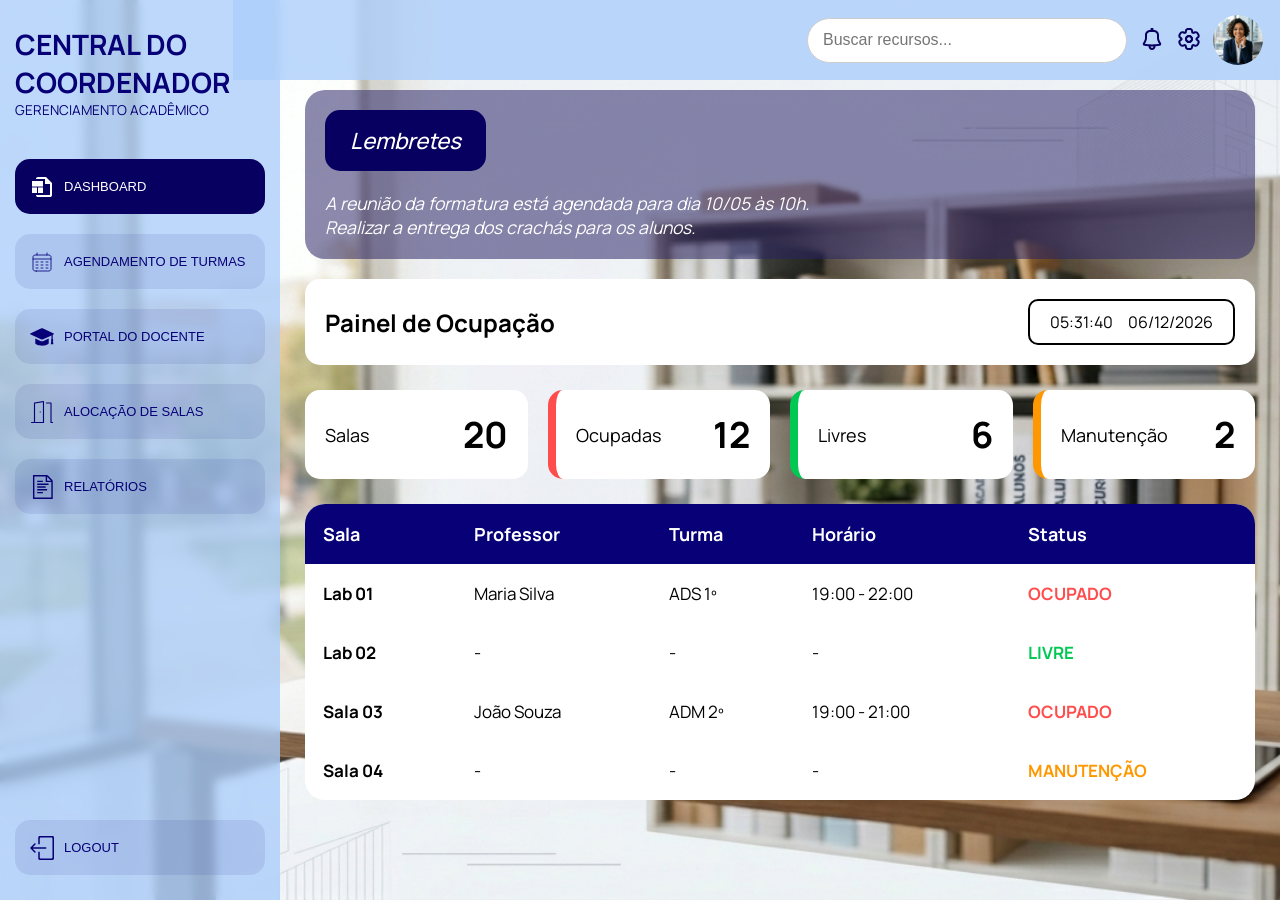
==== commit 56c3c061: "Conclusão 10/06/2026" ====
--- a/coordenador.html
+++ b/coordenador.html
@@ -68,7 +68,7 @@
 
         </nav>
 
-        <button class="logout" style="font-weight: 400;font-size: 13px">
+        <button class="logout" id="logout" style="font-weight: 400;font-size: 13px">
             <svg fill="#080076" width="24px" height="24px" viewBox="0 0 32 32" version="1.1" xmlns="http://www.w3.org/2000/svg"><g id="SVGRepo_bgCarrier" stroke-width="0"></g><g id="SVGRepo_tracerCarrier" stroke-linecap="round" stroke-linejoin="round"></g><g id="SVGRepo_iconCarrier"> <path d="M3.651 16.989h17.326c0.553 0 1-0.448 1-1s-0.447-1-1-1h-17.264l3.617-3.617c0.391-0.39 0.391-1.024 0-1.414s-1.024-0.39-1.414 0l-5.907 6.062 5.907 6.063c0.196 0.195 0.451 0.293 0.707 0.293s0.511-0.098 0.707-0.293c0.391-0.39 0.391-1.023 0-1.414zM29.989 0h-17c-1.105 0-2 0.895-2 2v9h2.013v-7.78c0-0.668 0.542-1.21 1.21-1.21h14.523c0.669 0 1.21 0.542 1.21 1.21l0.032 25.572c0 0.668-0.541 1.21-1.21 1.21h-14.553c-0.668 0-1.21-0.542-1.21-1.21v-7.824l-2.013 0.003v9.030c0 1.105 0.895 2 2 2h16.999c1.105 0 2.001-0.895 2.001-2v-28c-0-1.105-0.896-2-2-2z"></path> </g></svg>
             <span>LOGOUT</span>
         </button>
